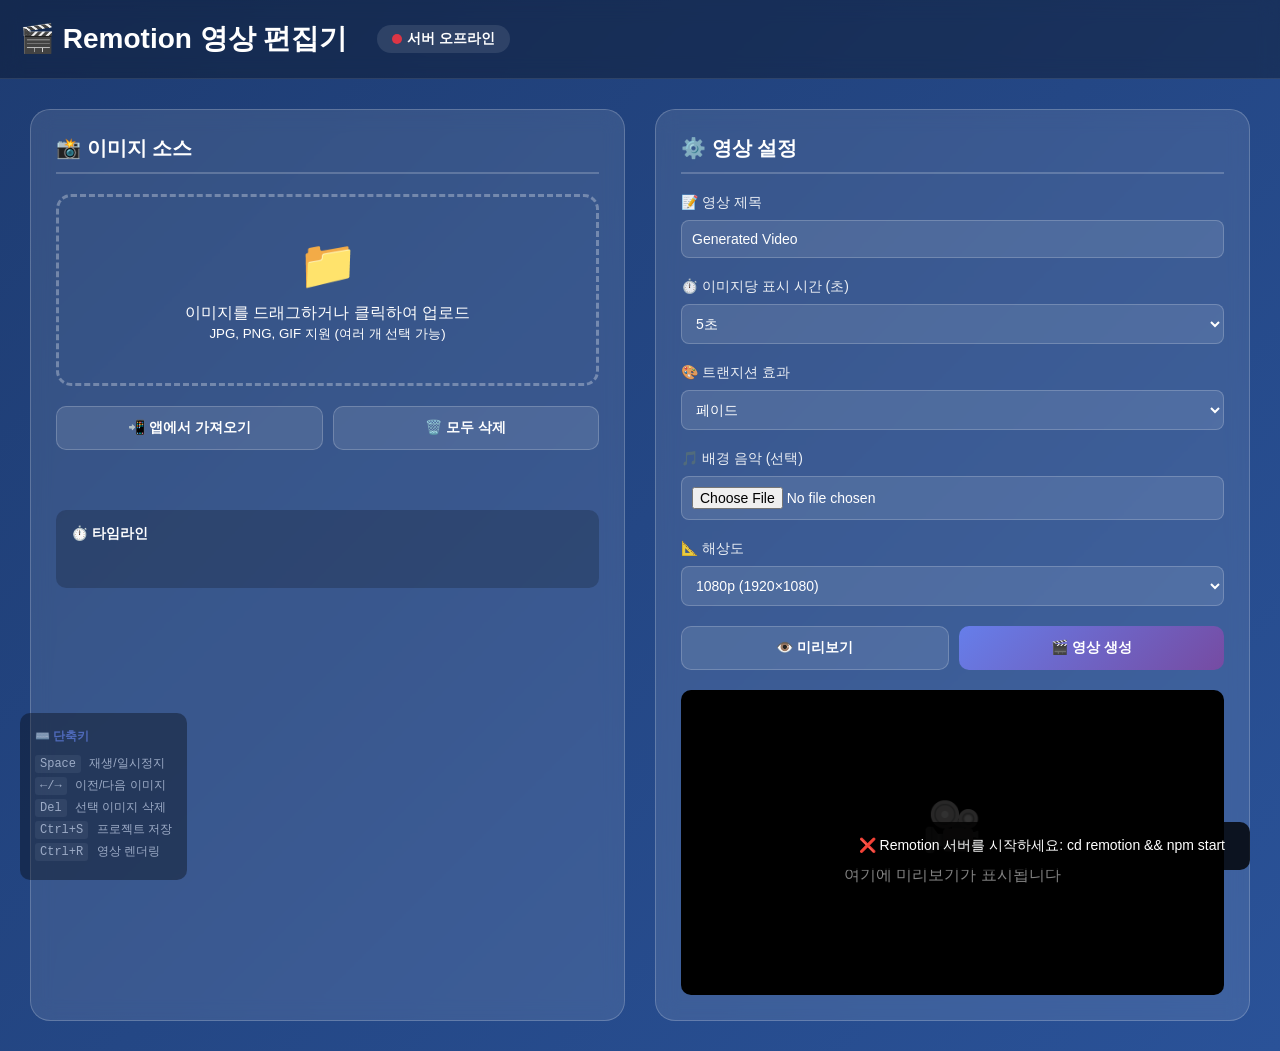
==== remotion-editor.html @ 28ed4d77 "Add Remotion video editor with new UI - 새 창에서 열리는 전용 영상 편집기 인터페이스 - 드래그 앤 드롭 이미지 업로드 지원 - 타임라인 및 미리보" ====
<!DOCTYPE html>
<html lang="ko">
<head>
    <meta charset="UTF-8">
    <meta name="viewport" content="width=device-width, initial-scale=1.0">
    <title>🎬 Remotion 영상 편집기</title>
    <style>
        * { margin: 0; padding: 0; box-sizing: border-box; }
        
        body {
            font-family: -apple-system, BlinkMacSystemFont, 'Segoe UI', Roboto, 'Noto Sans KR', sans-serif;
            background: linear-gradient(135deg, #1e3c72 0%, #2a5298 100%);
            min-height: 100vh;
            color: #fff;
        }
        
        .header {
            background: rgba(0,0,0,0.3);
            backdrop-filter: blur(10px);
            padding: 20px;
            border-bottom: 1px solid rgba(255,255,255,0.1);
        }
        
        .header h1 {
            font-size: 28px;
            font-weight: 700;
            display: flex;
            align-items: center;
            gap: 10px;
        }
        
        .server-status {
            display: inline-flex;
            align-items: center;
            gap: 5px;
            padding: 5px 15px;
            background: rgba(255,255,255,0.1);
            border-radius: 20px;
            font-size: 14px;
            margin-left: 20px;
        }
        
        .status-dot {
            width: 10px;
            height: 10px;
            border-radius: 50%;
            background: #dc3545;
            animation: pulse 2s infinite;
        }
        
        .status-dot.online {
            background: #28a745;
        }
        
        @keyframes pulse {
            0%, 100% { opacity: 1; }
            50% { opacity: 0.5; }
        }
        
        .container {
            max-width: 1400px;
            margin: 0 auto;
            padding: 30px;
            display: grid;
            grid-template-columns: 1fr 1fr;
            gap: 30px;
        }
        
        .panel {
            background: rgba(255,255,255,0.1);
            backdrop-filter: blur(10px);
            border-radius: 20px;
            padding: 25px;
            border: 1px solid rgba(255,255,255,0.2);
        }
        
        .panel h2 {
            font-size: 20px;
            margin-bottom: 20px;
            padding-bottom: 10px;
            border-bottom: 2px solid rgba(255,255,255,0.2);
        }
        
        .upload-area {
            border: 3px dashed rgba(255,255,255,0.3);
            border-radius: 15px;
            padding: 40px;
            text-align: center;
            cursor: pointer;
            transition: all 0.3s ease;
            position: relative;
            overflow: hidden;
        }
        
        .upload-area:hover {
            border-color: rgba(255,255,255,0.5);
            background: rgba(255,255,255,0.05);
        }
        
        .upload-area.dragover {
            border-color: #4CAF50;
            background: rgba(76,175,80,0.1);
        }
        
        .upload-area input[type="file"] {
            display: none;
        }
        
        .upload-icon {
            font-size: 48px;
            margin-bottom: 10px;
        }
        
        .image-grid {
            display: grid;
            grid-template-columns: repeat(auto-fill, minmax(150px, 1fr));
            gap: 15px;
            margin-top: 20px;
            max-height: 400px;
            overflow-y: auto;
            padding: 10px;
        }
        
        .image-item {
            position: relative;
            border-radius: 10px;
            overflow: hidden;
            background: rgba(0,0,0,0.3);
            aspect-ratio: 16/9;
            cursor: move;
        }
        
        .image-item img {
            width: 100%;
            height: 100%;
            object-fit: cover;
        }
        
        .image-item .controls {
            position: absolute;
            top: 5px;
            right: 5px;
            display: flex;
            gap: 5px;
            opacity: 0;
            transition: opacity 0.3s;
        }
        
        .image-item:hover .controls {
            opacity: 1;
        }
        
        .image-item button {
            width: 30px;
            height: 30px;
            border-radius: 50%;
            border: none;
            background: rgba(0,0,0,0.7);
            color: white;
            cursor: pointer;
            display: flex;
            align-items: center;
            justify-content: center;
            font-size: 14px;
        }
        
        .image-item button:hover {
            background: rgba(0,0,0,0.9);
        }
        
        .image-item .duration {
            position: absolute;
            bottom: 5px;
            left: 5px;
            background: rgba(0,0,0,0.7);
            padding: 3px 8px;
            border-radius: 5px;
            font-size: 12px;
        }
        
        .image-item .caption {
            position: absolute;
            bottom: 0;
            left: 0;
            right: 0;
            background: linear-gradient(to top, rgba(0,0,0,0.8), transparent);
            padding: 10px 5px 5px;
            font-size: 11px;
            color: white;
        }
        
        .settings-group {
            margin-bottom: 20px;
        }
        
        .settings-group label {
            display: block;
            margin-bottom: 8px;
            font-size: 14px;
            color: rgba(255,255,255,0.9);
        }
        
        .settings-group input,
        .settings-group select,
        .settings-group textarea {
            width: 100%;
            padding: 10px;
            border-radius: 8px;
            border: 1px solid rgba(255,255,255,0.2);
            background: rgba(255,255,255,0.1);
            color: white;
            font-size: 14px;
        }
        
        .settings-group input::placeholder,
        .settings-group textarea::placeholder {
            color: rgba(255,255,255,0.5);
        }
        
        .btn-group {
            display: flex;
            gap: 10px;
            margin-top: 20px;
        }
        
        .btn {
            flex: 1;
            padding: 12px 20px;
            border-radius: 10px;
            border: none;
            font-weight: 600;
            font-size: 14px;
            cursor: pointer;
            transition: all 0.3s ease;
            display: flex;
            align-items: center;
            justify-content: center;
            gap: 8px;
        }
        
        .btn-primary {
            background: linear-gradient(135deg, #667eea 0%, #764ba2 100%);
            color: white;
        }
        
        .btn-primary:hover {
            transform: translateY(-2px);
            box-shadow: 0 10px 30px rgba(102,126,234,0.4);
        }
        
        .btn-secondary {
            background: rgba(255,255,255,0.1);
            color: white;
            border: 1px solid rgba(255,255,255,0.2);
        }
        
        .btn-secondary:hover {
            background: rgba(255,255,255,0.2);
        }
        
        .preview-player {
            width: 100%;
            aspect-ratio: 16/9;
            background: #000;
            border-radius: 10px;
            display: flex;
            align-items: center;
            justify-content: center;
            margin-top: 20px;
            position: relative;
            overflow: hidden;
        }
        
        .preview-player video {
            width: 100%;
            height: 100%;
            object-fit: contain;
        }
        
        .preview-placeholder {
            text-align: center;
            color: rgba(255,255,255,0.5);
        }
        
        .progress-bar {
            position: fixed;
            top: 0;
            left: 0;
            right: 0;
            height: 4px;
            background: rgba(0,0,0,0.2);
            display: none;
        }
        
        .progress-bar.active {
            display: block;
        }
        
        .progress-fill {
            height: 100%;
            background: linear-gradient(90deg, #667eea, #764ba2);
            width: 0;
            transition: width 0.3s ease;
        }
        
        .toast {
            position: fixed;
            bottom: 30px;
            right: 30px;
            padding: 15px 25px;
            background: rgba(0,0,0,0.8);
            border-radius: 10px;
            color: white;
            font-size: 14px;
            display: none;
            animation: slideIn 0.3s ease;
        }
        
        .toast.show {
            display: block;
        }
        
        @keyframes slideIn {
            from {
                transform: translateX(100%);
                opacity: 0;
            }
            to {
                transform: translateX(0);
                opacity: 1;
            }
        }
        
        .timeline {
            margin-top: 20px;
            padding: 15px;
            background: rgba(0,0,0,0.2);
            border-radius: 10px;
        }
        
        .timeline-track {
            display: flex;
            gap: 5px;
            overflow-x: auto;
            padding: 10px 0;
        }
        
        .timeline-item {
            flex-shrink: 0;
            width: 100px;
            height: 60px;
            border-radius: 5px;
            background: rgba(255,255,255,0.1);
            border: 2px solid transparent;
            cursor: pointer;
            position: relative;
            overflow: hidden;
        }
        
        .timeline-item.active {
            border-color: #667eea;
        }
        
        .timeline-item img {
            width: 100%;
            height: 100%;
            object-fit: cover;
        }
        
        .timeline-item .time {
            position: absolute;
            bottom: 2px;
            right: 2px;
            background: rgba(0,0,0,0.7);
            padding: 2px 5px;
            border-radius: 3px;
            font-size: 10px;
        }

        .modal {
            display: none;
            position: fixed;
            inset: 0;
            background: rgba(0,0,0,0.8);
            z-index: 1000;
            align-items: center;
            justify-content: center;
        }

        .modal.show {
            display: flex;
        }

        .modal-content {
            background: linear-gradient(135deg, #1e3c72, #2a5298);
            border-radius: 20px;
            padding: 30px;
            max-width: 500px;
            width: 90%;
            border: 1px solid rgba(255,255,255,0.2);
        }

        .shortcuts {
            position: fixed;
            bottom: 20px;
            left: 20px;
            background: rgba(0,0,0,0.7);
            padding: 15px;
            border-radius: 10px;
            font-size: 12px;
            opacity: 0.5;
            transition: opacity 0.3s;
        }

        .shortcuts:hover {
            opacity: 1;
        }

        .shortcuts h4 {
            margin-bottom: 10px;
            color: #667eea;
        }

        .shortcuts div {
            margin: 5px 0;
        }

        .shortcuts kbd {
            background: rgba(255,255,255,0.1);
            padding: 2px 5px;
            border-radius: 3px;
            margin-right: 5px;
        }
    </style>
</head>
<body>
    <div class="progress-bar" id="progressBar">
        <div class="progress-fill" id="progressFill"></div>
    </div>

    <div class="header">
        <h1>
            🎬 Remotion 영상 편집기
            <span class="server-status">
                <span class="status-dot" id="statusDot"></span>
                <span id="statusText">연결 확인 중...</span>
            </span>
        </h1>
    </div>

    <div class="container">
        <!-- 왼쪽 패널: 이미지 관리 -->
        <div class="panel">
            <h2>📸 이미지 소스</h2>
            
            <div class="upload-area" id="uploadArea">
                <input type="file" id="fileInput" multiple accept="image/*">
                <div class="upload-icon">📁</div>
                <p>이미지를 드래그하거나 클릭하여 업로드</p>
                <small>JPG, PNG, GIF 지원 (여러 개 선택 가능)</small>
            </div>

            <div class="btn-group">
                <button class="btn btn-secondary" onclick="loadFromApp()">
                    📲 앱에서 가져오기
                </button>
                <button class="btn btn-secondary" onclick="clearImages()">
                    🗑️ 모두 삭제
                </button>
            </div>

            <div class="image-grid" id="imageGrid"></div>

            <div class="timeline">
                <h3 style="font-size: 14px; margin-bottom: 10px;">⏱️ 타임라인</h3>
                <div class="timeline-track" id="timeline"></div>
            </div>
        </div>

        <!-- 오른쪽 패널: 설정 및 프리뷰 -->
        <div class="panel">
            <h2>⚙️ 영상 설정</h2>
            
            <div class="settings-group">
                <label>📝 영상 제목</label>
                <input type="text" id="videoTitle" placeholder="My Awesome Video" value="Generated Video">
            </div>

            <div class="settings-group">
                <label>⏱️ 이미지당 표시 시간 (초)</label>
                <select id="imageDuration">
                    <option value="3">3초</option>
                    <option value="5" selected>5초</option>
                    <option value="7">7초</option>
                    <option value="10">10초</option>
                </select>
            </div>

            <div class="settings-group">
                <label>🎨 트랜지션 효과</label>
                <select id="transitionType">
                    <option value="fade">페이드</option>
                    <option value="slide">슬라이드</option>
                    <option value="zoom">줌</option>
                    <option value="none">없음</option>
                </select>
            </div>

            <div class="settings-group">
                <label>🎵 배경 음악 (선택)</label>
                <input type="file" id="bgMusic" accept="audio/*">
            </div>

            <div class="settings-group">
                <label>📐 해상도</label>
                <select id="resolution">
                    <option value="1920x1080">1080p (1920×1080)</option>
                    <option value="1280x720">720p (1280×720)</option>
                    <option value="3840x2160">4K (3840×2160)</option>
                    <option value="1080x1920">세로형 (1080×1920)</option>
                </select>
            </div>

            <div class="btn-group">
                <button class="btn btn-secondary" onclick="previewVideo()">
                    👁️ 미리보기
                </button>
                <button class="btn btn-primary" onclick="renderVideo()">
                    🎬 영상 생성
                </button>
            </div>

            <div class="preview-player" id="previewPlayer">
                <div class="preview-placeholder">
                    <div style="font-size: 48px; margin-bottom: 10px;">🎥</div>
                    <p>여기에 미리보기가 표시됩니다</p>
                </div>
            </div>
        </div>
    </div>

    <!-- 단축키 안내 -->
    <div class="shortcuts">
        <h4>⌨️ 단축키</h4>
        <div><kbd>Space</kbd> 재생/일시정지</div>
        <div><kbd>←/→</kbd> 이전/다음 이미지</div>
        <div><kbd>Del</kbd> 선택 이미지 삭제</div>
        <div><kbd>Ctrl+S</kbd> 프로젝트 저장</div>
        <div><kbd>Ctrl+R</kbd> 영상 렌더링</div>
    </div>

    <!-- 알림 토스트 -->
    <div class="toast" id="toast"></div>

    <!-- 설정 모달 -->
    <div class="modal" id="captionModal">
        <div class="modal-content">
            <h3 style="margin-bottom: 20px;">✏️ 자막 편집</h3>
            <textarea id="modalCaption" rows="4" style="width: 100%; background: rgba(255,255,255,0.1); border: 1px solid rgba(255,255,255,0.2); color: white; padding: 10px; border-radius: 8px;" placeholder="이 장면의 자막을 입력하세요..."></textarea>
            <div class="btn-group" style="margin-top: 20px;">
                <button class="btn btn-secondary" onclick="closeCaptionModal()">취소</button>
                <button class="btn btn-primary" onclick="saveCaptionModal()">저장</button>
            </div>
        </div>
    </div>

    <script>
        // 전역 변수
        let images = [];
        let selectedIndex = -1;
        let serverOnline = false;

        // 서버 상태 확인
        async function checkServer() {
            try {
                const response = await fetch('http://localhost:8766/health');
                const data = await response.json();
                if (data.ok) {
                    serverOnline = true;
                    document.getElementById('statusDot').classList.add('online');
                    document.getElementById('statusText').textContent = '서버 연결됨';
                } else {
                    throw new Error('Server not ready');
                }
            } catch (error) {
                serverOnline = false;
                document.getElementById('statusDot').classList.remove('online');
                document.getElementById('statusText').textContent = '서버 오프라인';
                showToast('❌ Remotion 서버를 시작하세요: cd remotion && npm start', 5000);
            }
        }

        // 파일 업로드 처리
        const uploadArea = document.getElementById('uploadArea');
        const fileInput = document.getElementById('fileInput');

        uploadArea.addEventListener('click', () => fileInput.click());
        
        uploadArea.addEventListener('dragover', (e) => {
            e.preventDefault();
            uploadArea.classList.add('dragover');
        });
        
        uploadArea.addEventListener('dragleave', () => {
            uploadArea.classList.remove('dragover');
        });
        
        uploadArea.addEventListener('drop', (e) => {
            e.preventDefault();
            uploadArea.classList.remove('dragover');
            handleFiles(e.dataTransfer.files);
        });
        
        fileInput.addEventListener('change', (e) => {
            handleFiles(e.target.files);
        });

        function handleFiles(files) {
            Array.from(files).forEach(file => {
                if (!file.type.startsWith('image/')) return;
                
                const reader = new FileReader();
                reader.onload = (e) => {
                    images.push({
                        src: e.target.result,
                        caption: '',
                        duration: parseInt(document.getElementById('imageDuration').value),
                        filename: file.name
                    });
                    updateImageGrid();
                    updateTimeline();
                    showToast(`✅ ${file.name} 추가됨`);
                };
                reader.readAsDataURL(file);
            });
        }

        // 이미지 그리드 업데이트
        function updateImageGrid() {
            const grid = document.getElementById('imageGrid');
            grid.innerHTML = '';
            
            images.forEach((img, index) => {
                const item = document.createElement('div');
                item.className = 'image-item';
                item.innerHTML = `
                    <img src="${img.src}" alt="">
                    <div class="controls">
                        <button onclick="editCaption(${index})" title="자막 편집">✏️</button>
                        <button onclick="removeImage(${index})" title="삭제">❌</button>
                    </div>
                    <div class="duration">${img.duration}초</div>
                    ${img.caption ? `<div class="caption">${img.caption}</div>` : ''}
                `;
                item.addEventListener('click', () => selectImage(index));
                grid.appendChild(item);
            });
        }

        // 타임라인 업데이트
        function updateTimeline() {
            const timeline = document.getElementById('timeline');
            timeline.innerHTML = '';
            
            let totalTime = 0;
            images.forEach((img, index) => {
                const item = document.createElement('div');
                item.className = 'timeline-item';
                item.innerHTML = `
                    <img src="${img.src}" alt="">
                    <div class="time">${totalTime}s</div>
                `;
                item.addEventListener('click', () => selectImage(index));
                timeline.appendChild(item);
                totalTime += img.duration;
            });
        }

        // 이미지 선택
        function selectImage(index) {
            selectedIndex = index;
            document.querySelectorAll('.timeline-item').forEach((item, i) => {
                item.classList.toggle('active', i === index);
            });
        }

        // 이미지 제거
        function removeImage(index) {
            images.splice(index, 1);
            updateImageGrid();
            updateTimeline();
            showToast('🗑️ 이미지 삭제됨');
        }

        // 모든 이미지 삭제
        function clearImages() {
            if (!confirm('모든 이미지를 삭제하시겠습니까?')) return;
            images = [];
            updateImageGrid();
            updateTimeline();
            showToast('🗑️ 모든 이미지 삭제됨');
        }

        // 앱에서 이미지 가져오기
        async function loadFromApp() {
            try {
                // 부모 창에서 이미지 가져오기
                if (window.opener) {
                    const appImages = window.opener.document.querySelectorAll('img[src^="data:"]');
                    if (appImages.length === 0) {
                        showToast('⚠️ 앱에서 이미지를 찾을 수 없습니다');
                        return;
                    }
                    
                    appImages.forEach((img, index) => {
                        images.push({
                            src: img.src,
                            caption: `장면 ${index + 1}`,
                            duration: 5
                        });
                    });
                    
                    updateImageGrid();
                    updateTimeline();
                    showToast(`✅ ${appImages.length}개 이미지를 가져왔습니다`);
                } else {
                    showToast('⚠️ 앱 창을 찾을 수 없습니다. 앱에서 이 페이지를 열어주세요.');
                }
            } catch (error) {
                showToast('❌ 이미지 가져오기 실패: ' + error.message);
            }
        }

        // 자막 편집
        let editingIndex = -1;
        
        function editCaption(index) {
            editingIndex = index;
            document.getElementById('modalCaption').value = images[index].caption || '';
            document.getElementById('captionModal').classList.add('show');
        }

        function closeCaptionModal() {
            document.getElementById('captionModal').classList.remove('show');
            editingIndex = -1;
        }

        function saveCaptionModal() {
            if (editingIndex >= 0) {
                images[editingIndex].caption = document.getElementById('modalCaption').value;
                updateImageGrid();
                showToast('✅ 자막 저장됨');
            }
            closeCaptionModal();
        }

        // 미리보기
        async function previewVideo() {
            if (images.length === 0) {
                showToast('⚠️ 이미지를 먼저 추가하세요');
                return;
            }
            
            const player = document.getElementById('previewPlayer');
            player.innerHTML = '<div class="preview-placeholder"><div style="font-size: 48px;">⏳</div><p>미리보기 생성 중...</p></div>';
            
            // 간단한 슬라이드쇼로 미리보기
            let currentIndex = 0;
            const duration = parseInt(document.getElementById('imageDuration').value) * 1000;
            
            function showNext() {
                if (currentIndex >= images.length) {
                    currentIndex = 0;
                }
                
                player.innerHTML = `
                    <img src="${images[currentIndex].src}" style="width: 100%; height: 100%; object-fit: contain;">
                    <div style="position: absolute; bottom: 20px; left: 50%; transform: translateX(-50%); background: rgba(0,0,0,0.7); padding: 10px 20px; border-radius: 10px;">
                        ${images[currentIndex].caption || `장면 ${currentIndex + 1}`}
                    </div>
                    <div style="position: absolute; top: 20px; right: 20px; background: rgba(0,0,0,0.7); padding: 5px 10px; border-radius: 5px; font-size: 12px;">
                        ${currentIndex + 1} / ${images.length}
                    </div>
                `;
                
                currentIndex++;
                if (currentIndex < images.length) {
                    setTimeout(showNext, duration);
                }
            }
            
            showNext();
            showToast('▶️ 미리보기 시작');
        }

        // 영상 렌더링
        async function renderVideo() {
            if (!serverOnline) {
                showToast('❌ Remotion 서버를 먼저 시작하세요');
                return;
            }
            
            if (images.length === 0) {
                showToast('⚠️ 이미지를 먼저 추가하세요');
                return;
            }
            
            const title = document.getElementById('videoTitle').value || 'Generated Video';
            const resolution = document.getElementById('resolution').value.split('x');
            
            showProgress(0);
            showToast('🎬 영상 생성 시작...');
            
            try {
                const response = await fetch('http://localhost:8766/render-slideshow', {
                    method: 'POST',
                    headers: { 'Content-Type': 'application/json' },
                    body: JSON.stringify({
                        images: images,
                        title: title,
                        transitionDuration: 15,
                        width: parseInt(resolution[0]),
                        height: parseInt(resolution[1]),
                        fps: 30
                    })
                });
                
                // 진행 상황 시뮬레이션
                let progress = 0;
                const progressInterval = setInterval(() => {
                    progress += 5;
                    showProgress(Math.min(progress, 90));
                }, 500);
                
                if (response.ok) {
                    const blob = await response.blob();
                    clearInterval(progressInterval);
                    showProgress(100);
                    
                    // 다운로드
                    const url = URL.createObjectURL(blob);
                    const a = document.createElement('a');
                    a.href = url;
                    a.download = `${title.replace(/[^a-z0-9]/gi, '_')}.mp4`;
                    a.click();
                    
                    showToast('✅ 영상이 성공적으로 생성되었습니다!');
                    hideProgress();
                    
                    // 프리뷰에 표시
                    const player = document.getElementById('previewPlayer');
                    player.innerHTML = `<video src="${url}" controls autoplay style="width: 100%; height: 100%;"></video>`;
                } else {
                    throw new Error('렌더링 실패');
                }
            } catch (error) {
                showToast('❌ 영상 생성 실패: ' + error.message);
                hideProgress();
            }
        }

        // 진행 상황 표시
        function showProgress(percent) {
            const bar = document.getElementById('progressBar');
            const fill = document.getElementById('progressFill');
            bar.classList.add('active');
            fill.style.width = percent + '%';
        }

        function hideProgress() {
            setTimeout(() => {
                document.getElementById('progressBar').classList.remove('active');
                document.getElementById('progressFill').style.width = '0';
            }, 1000);
        }

        // 토스트 메시지
        function showToast(message, duration = 3000) {
            const toast = document.getElementById('toast');
            toast.textContent = message;
            toast.classList.add('show');
            setTimeout(() => toast.classList.remove('show'), duration);
        }

        // 단축키 처리
        document.addEventListener('keydown', (e) => {
            if (e.key === ' ') {
                e.preventDefault();
                previewVideo();
            } else if (e.key === 'Delete' && selectedIndex >= 0) {
                removeImage(selectedIndex);
            } else if (e.ctrlKey && e.key === 'r') {
                e.preventDefault();
                renderVideo();
            } else if (e.ctrlKey && e.key === 's') {
                e.preventDefault();
                saveProject();
            } else if (e.key === 'ArrowLeft' && selectedIndex > 0) {
                selectImage(selectedIndex - 1);
            } else if (e.key === 'ArrowRight' && selectedIndex < images.length - 1) {
                selectImage(selectedIndex + 1);
            }
        });

        // 프로젝트 저장
        function saveProject() {
            const project = {
                images: images,
                settings: {
                    title: document.getElementById('videoTitle').value,
                    duration: document.getElementById('imageDuration').value,
                    transition: document.getElementById('transitionType').value,
                    resolution: document.getElementById('resolution').value
                }
            };
            
            const blob = new Blob([JSON.stringify(project, null, 2)], { type: 'application/json' });
            const url = URL.createObjectURL(blob);
            const a = document.createElement('a');
            a.href = url;
            a.download = 'remotion_project.json';
            a.click();
            
            showToast('💾 프로젝트 저장됨');
        }

        // 초기화
        checkServer();
        setInterval(checkServer, 5000);

        // 부모 창과 통신
        if (window.opener) {
            window.opener.postMessage({ type: 'EDITOR_READY' }, '*');
        }

        // 메시지 수신
        window.addEventListener('message', (e) => {
            if (e.data.type === 'ADD_IMAGES' && e.data.images) {
                e.data.images.forEach(img => {
                    images.push({
                        src: img.src || img,
                        caption: img.caption || '',
                        duration: img.duration || 5
                    });
                });
                updateImageGrid();
                updateTimeline();
                showToast(`✅ ${e.data.images.length}개 이미지 추가됨`);
            }
        });
    </script>
</body>
</html>
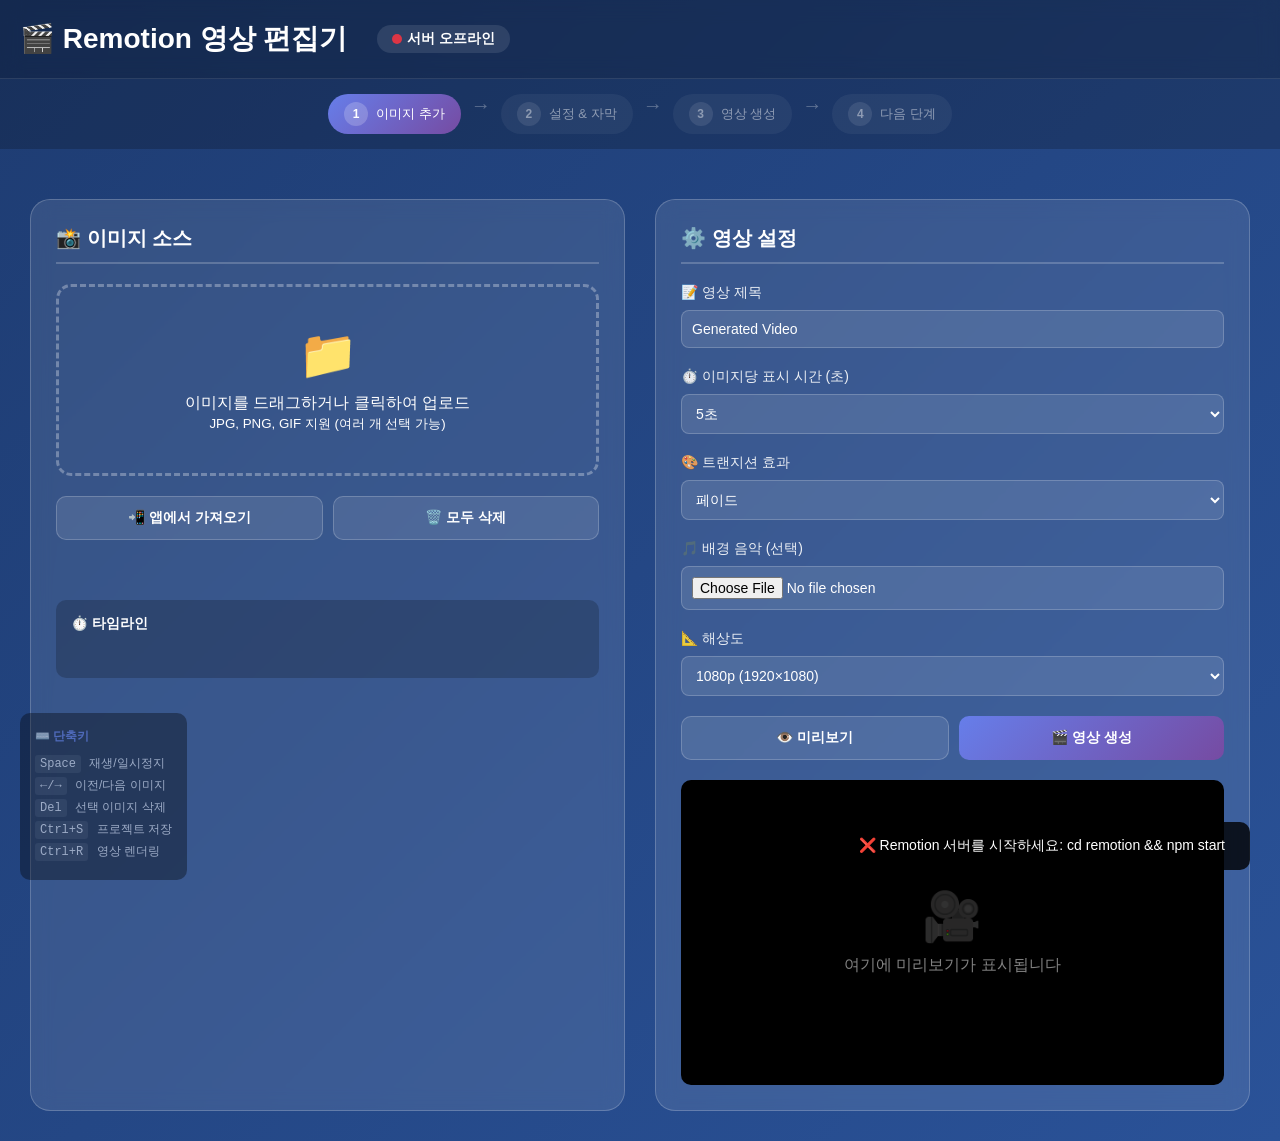
==== commit 801e0a92: "Update CLAUDE.md docs and enhance remotion-editor - Add missing API endpoints (stability-image, poll" ====
--- a/remotion-editor.html
+++ b/remotion-editor.html
@@ -431,6 +431,155 @@
             border-radius: 3px;
             margin-right: 5px;
         }
+
+        /* 워크플로우 스텝 */
+        .workflow-steps {
+            display: flex;
+            justify-content: center;
+            gap: 10px;
+            padding: 15px;
+            background: rgba(0,0,0,0.2);
+            margin-bottom: 20px;
+        }
+
+        .workflow-step {
+            display: flex;
+            align-items: center;
+            gap: 8px;
+            padding: 8px 16px;
+            background: rgba(255,255,255,0.1);
+            border-radius: 20px;
+            font-size: 13px;
+            opacity: 0.5;
+            transition: all 0.3s;
+        }
+
+        .workflow-step.active {
+            opacity: 1;
+            background: linear-gradient(135deg, #667eea 0%, #764ba2 100%);
+        }
+
+        .workflow-step.completed {
+            opacity: 1;
+            background: rgba(40, 167, 69, 0.8);
+        }
+
+        .workflow-step .step-num {
+            width: 24px;
+            height: 24px;
+            border-radius: 50%;
+            background: rgba(255,255,255,0.2);
+            display: flex;
+            align-items: center;
+            justify-content: center;
+            font-weight: bold;
+            font-size: 12px;
+        }
+
+        .workflow-step.completed .step-num::after {
+            content: '✓';
+        }
+
+        .workflow-step.completed .step-num span {
+            display: none;
+        }
+
+        .step-arrow {
+            color: rgba(255,255,255,0.3);
+            font-size: 20px;
+        }
+
+        /* 다음 단계 패널 */
+        .next-steps-panel {
+            display: none;
+            position: fixed;
+            bottom: 0;
+            left: 0;
+            right: 0;
+            background: linear-gradient(to top, rgba(0,0,0,0.95), rgba(0,0,0,0.8));
+            padding: 25px;
+            border-top: 2px solid #667eea;
+            animation: slideUp 0.3s ease;
+            z-index: 100;
+        }
+
+        .next-steps-panel.show {
+            display: block;
+        }
+
+        @keyframes slideUp {
+            from { transform: translateY(100%); }
+            to { transform: translateY(0); }
+        }
+
+        .next-steps-content {
+            max-width: 1200px;
+            margin: 0 auto;
+        }
+
+        .next-steps-header {
+            display: flex;
+            justify-content: space-between;
+            align-items: center;
+            margin-bottom: 20px;
+        }
+
+        .next-steps-header h3 {
+            font-size: 20px;
+            color: #667eea;
+        }
+
+        .next-steps-grid {
+            display: grid;
+            grid-template-columns: repeat(auto-fit, minmax(200px, 1fr));
+            gap: 15px;
+        }
+
+        .next-step-btn {
+            padding: 20px;
+            background: rgba(255,255,255,0.1);
+            border: 1px solid rgba(255,255,255,0.2);
+            border-radius: 15px;
+            cursor: pointer;
+            transition: all 0.3s;
+            text-align: center;
+            color: white;
+        }
+
+        .next-step-btn:hover {
+            background: rgba(255,255,255,0.2);
+            transform: translateY(-3px);
+            box-shadow: 0 10px 30px rgba(0,0,0,0.3);
+        }
+
+        .next-step-btn .icon {
+            font-size: 36px;
+            margin-bottom: 10px;
+        }
+
+        .next-step-btn .title {
+            font-weight: 600;
+            font-size: 15px;
+            margin-bottom: 5px;
+        }
+
+        .next-step-btn .desc {
+            font-size: 12px;
+            color: rgba(255,255,255,0.6);
+        }
+
+        .close-panel-btn {
+            background: none;
+            border: none;
+            color: white;
+            font-size: 24px;
+            cursor: pointer;
+            opacity: 0.7;
+        }
+
+        .close-panel-btn:hover {
+            opacity: 1;
+        }
     </style>
 </head>
 <body>
@@ -446,6 +595,29 @@
                 <span id="statusText">연결 확인 중...</span>
             </span>
         </h1>
+    </div>
+
+    <!-- 워크플로우 스텝 표시 -->
+    <div class="workflow-steps">
+        <div class="workflow-step active" id="step1">
+            <span class="step-num"><span>1</span></span>
+            <span>이미지 추가</span>
+        </div>
+        <span class="step-arrow">→</span>
+        <div class="workflow-step" id="step2">
+            <span class="step-num"><span>2</span></span>
+            <span>설정 & 자막</span>
+        </div>
+        <span class="step-arrow">→</span>
+        <div class="workflow-step" id="step3">
+            <span class="step-num"><span>3</span></span>
+            <span>영상 생성</span>
+        </div>
+        <span class="step-arrow">→</span>
+        <div class="workflow-step" id="step4">
+            <span class="step-num"><span>4</span></span>
+            <span>다음 단계</span>
+        </div>
     </div>
 
     <div class="container">
@@ -552,6 +724,48 @@
     <!-- 알림 토스트 -->
     <div class="toast" id="toast"></div>
 
+    <!-- 다음 단계 패널 -->
+    <div class="next-steps-panel" id="nextStepsPanel">
+        <div class="next-steps-content">
+            <div class="next-steps-header">
+                <h3>🎉 영상 생성 완료! 다음 단계를 선택하세요</h3>
+                <button class="close-panel-btn" onclick="closeNextSteps()">✕</button>
+            </div>
+            <div class="next-steps-grid">
+                <div class="next-step-btn" onclick="uploadToYouTube()">
+                    <div class="icon">📺</div>
+                    <div class="title">YouTube 업로드</div>
+                    <div class="desc">YouTube Studio에서 영상 업로드</div>
+                </div>
+                <div class="next-step-btn" onclick="addMoreImages()">
+                    <div class="icon">➕</div>
+                    <div class="title">이미지 추가</div>
+                    <div class="desc">더 많은 이미지로 영상 확장</div>
+                </div>
+                <div class="next-step-btn" onclick="createNewVideo()">
+                    <div class="icon">🔄</div>
+                    <div class="title">새 영상 만들기</div>
+                    <div class="desc">처음부터 다시 시작</div>
+                </div>
+                <div class="next-step-btn" onclick="openInEditor()">
+                    <div class="icon">✂️</div>
+                    <div class="title">외부 편집기</div>
+                    <div class="desc">Premiere, Final Cut 등에서 편집</div>
+                </div>
+                <div class="next-step-btn" onclick="downloadAgain()">
+                    <div class="icon">💾</div>
+                    <div class="title">다시 다운로드</div>
+                    <div class="desc">생성된 영상 다시 받기</div>
+                </div>
+                <div class="next-step-btn" onclick="backToApp()">
+                    <div class="icon">🏠</div>
+                    <div class="title">앱으로 돌아가기</div>
+                    <div class="desc">메인 앱에서 계속 작업</div>
+                </div>
+            </div>
+        </div>
+    </div>
+
     <!-- 설정 모달 -->
     <div class="modal" id="captionModal">
         <div class="modal-content">
@@ -569,6 +783,22 @@
         let images = [];
         let selectedIndex = -1;
         let serverOnline = false;
+        let lastRenderedVideoUrl = null;
+        let currentStep = 1;
+
+        // 워크플로우 스텝 업데이트
+        function updateWorkflowStep(step) {
+            currentStep = step;
+            for (let i = 1; i <= 4; i++) {
+                const stepEl = document.getElementById('step' + i);
+                stepEl.classList.remove('active', 'completed');
+                if (i < step) {
+                    stepEl.classList.add('completed');
+                } else if (i === step) {
+                    stepEl.classList.add('active');
+                }
+            }
+        }
 
         // 서버 상태 확인
         async function checkServer() {
@@ -618,7 +848,7 @@
         function handleFiles(files) {
             Array.from(files).forEach(file => {
                 if (!file.type.startsWith('image/')) return;
-                
+
                 const reader = new FileReader();
                 reader.onload = (e) => {
                     images.push({
@@ -630,6 +860,11 @@
                     updateImageGrid();
                     updateTimeline();
                     showToast(`✅ ${file.name} 추가됨`);
+
+                    // 이미지 추가되면 스텝 2로
+                    if (images.length > 0 && currentStep < 2) {
+                        updateWorkflowStep(2);
+                    }
                 };
                 reader.readAsDataURL(file);
             });
@@ -722,6 +957,7 @@
                     
                     updateImageGrid();
                     updateTimeline();
+                    updateWorkflowStep(2);
                     showToast(`✅ ${appImages.length}개 이미지를 가져왔습니다`);
                 } else {
                     showToast('⚠️ 앱 창을 찾을 수 없습니다. 앱에서 이 페이지를 열어주세요.');
@@ -797,6 +1033,8 @@
         async function renderVideo() {
             if (!serverOnline) {
                 showToast('❌ Remotion 서버를 먼저 시작하세요');
+                // 서버 시작 명령어 표시
+                alert('Remotion 서버 시작 방법:\n\n1. 새 터미널 열기\n2. cd remotion\n3. npm start');
                 return;
             }
             
@@ -807,18 +1045,27 @@
             
             const title = document.getElementById('videoTitle').value || 'Generated Video';
             const resolution = document.getElementById('resolution').value.split('x');
-            
+            const duration = parseInt(document.getElementById('imageDuration').value);
+
+            updateWorkflowStep(3);
             showProgress(0);
             showToast('🎬 영상 생성 시작...');
             
             try {
-                const response = await fetch('http://localhost:8766/render-slideshow', {
+                console.log('영상 생성 요청:', {
+                    imageCount: images.length,
+                    firstImage: images[0]?.src?.substring(0, 50) + '...',
+                    title: title
+                });
+                
+                // 간단한 렌더링 (첫 번째 이미지만 사용)
+                const response = await fetch('http://localhost:8766/render-image', {
                     method: 'POST',
                     headers: { 'Content-Type': 'application/json' },
                     body: JSON.stringify({
-                        images: images,
-                        title: title,
-                        transitionDuration: 15,
+                        imageSrc: images[0].src,
+                        subtitle: images[0].caption || title,
+                        duration: duration,
                         width: parseInt(resolution[0]),
                         height: parseInt(resolution[1]),
                         fps: 30
@@ -828,34 +1075,49 @@
                 // 진행 상황 시뮬레이션
                 let progress = 0;
                 const progressInterval = setInterval(() => {
-                    progress += 5;
+                    progress += 10;
                     showProgress(Math.min(progress, 90));
-                }, 500);
+                }, 300);
                 
                 if (response.ok) {
                     const blob = await response.blob();
                     clearInterval(progressInterval);
                     showProgress(100);
-                    
+
                     // 다운로드
                     const url = URL.createObjectURL(blob);
+                    lastRenderedVideoUrl = url;
                     const a = document.createElement('a');
                     a.href = url;
                     a.download = `${title.replace(/[^a-z0-9]/gi, '_')}.mp4`;
+                    document.body.appendChild(a);
                     a.click();
-                    
+                    document.body.removeChild(a);
+
                     showToast('✅ 영상이 성공적으로 생성되었습니다!');
                     hideProgress();
-                    
+
                     // 프리뷰에 표시
                     const player = document.getElementById('previewPlayer');
                     player.innerHTML = `<video src="${url}" controls autoplay style="width: 100%; height: 100%;"></video>`;
+
+                    // 워크플로우 완료 → 다음 단계 표시
+                    updateWorkflowStep(4);
+                    setTimeout(() => showNextSteps(), 1000);
                 } else {
-                    throw new Error('렌더링 실패');
+                    const errorData = await response.json();
+                    throw new Error(errorData.error || '렌더링 실패');
                 }
             } catch (error) {
-                showToast('❌ 영상 생성 실패: ' + error.message);
+                clearInterval(progressInterval);
+                console.error('영상 생성 오류:', error);
+                showToast('❌ 오류: ' + error.message);
                 hideProgress();
+                
+                // 자세한 오류 정보 표시
+                if (error.message.includes('fetch')) {
+                    alert('서버 연결 실패!\n\nRemotion 서버가 실행 중인지 확인하세요:\ncd remotion && npm start');
+                }
             }
         }
 
@@ -901,6 +1163,75 @@
                 selectImage(selectedIndex + 1);
             }
         });
+
+        // 다음 단계 패널 표시/숨기기
+        function showNextSteps() {
+            document.getElementById('nextStepsPanel').classList.add('show');
+        }
+
+        function closeNextSteps() {
+            document.getElementById('nextStepsPanel').classList.remove('show');
+        }
+
+        // 다음 단계 액션들
+        function uploadToYouTube() {
+            window.open('https://studio.youtube.com/channel/UC/videos/upload', '_blank');
+            showToast('📺 YouTube Studio가 새 탭에서 열렸습니다');
+        }
+
+        function addMoreImages() {
+            closeNextSteps();
+            updateWorkflowStep(1);
+            document.getElementById('fileInput').click();
+        }
+
+        function createNewVideo() {
+            if (confirm('현재 작업을 모두 삭제하고 새로 시작하시겠습니까?')) {
+                images = [];
+                lastRenderedVideoUrl = null;
+                updateImageGrid();
+                updateTimeline();
+                updateWorkflowStep(1);
+                closeNextSteps();
+                document.getElementById('previewPlayer').innerHTML = `
+                    <div class="preview-placeholder">
+                        <div style="font-size: 48px; margin-bottom: 10px;">🎥</div>
+                        <p>여기에 미리보기가 표시됩니다</p>
+                    </div>
+                `;
+                showToast('🔄 새 프로젝트 시작');
+            }
+        }
+
+        function openInEditor() {
+            showToast('💡 다운로드된 MP4 파일을 Premiere Pro, Final Cut Pro, DaVinci Resolve 등에서 열어주세요');
+            closeNextSteps();
+        }
+
+        function downloadAgain() {
+            if (lastRenderedVideoUrl) {
+                const title = document.getElementById('videoTitle').value || 'Generated Video';
+                const a = document.createElement('a');
+                a.href = lastRenderedVideoUrl;
+                a.download = `${title.replace(/[^a-z0-9]/gi, '_')}.mp4`;
+                document.body.appendChild(a);
+                a.click();
+                document.body.removeChild(a);
+                showToast('💾 다운로드 시작');
+            } else {
+                showToast('⚠️ 먼저 영상을 생성해주세요');
+            }
+        }
+
+        function backToApp() {
+            if (window.opener) {
+                window.opener.focus();
+                closeNextSteps();
+                showToast('🏠 메인 앱으로 돌아갑니다');
+            } else {
+                window.location.href = '/';
+            }
+        }
 
         // 프로젝트 저장
         function saveProject() {
@@ -945,6 +1276,7 @@
                 });
                 updateImageGrid();
                 updateTimeline();
+                updateWorkflowStep(2);
                 showToast(`✅ ${e.data.images.length}개 이미지 추가됨`);
             }
         });
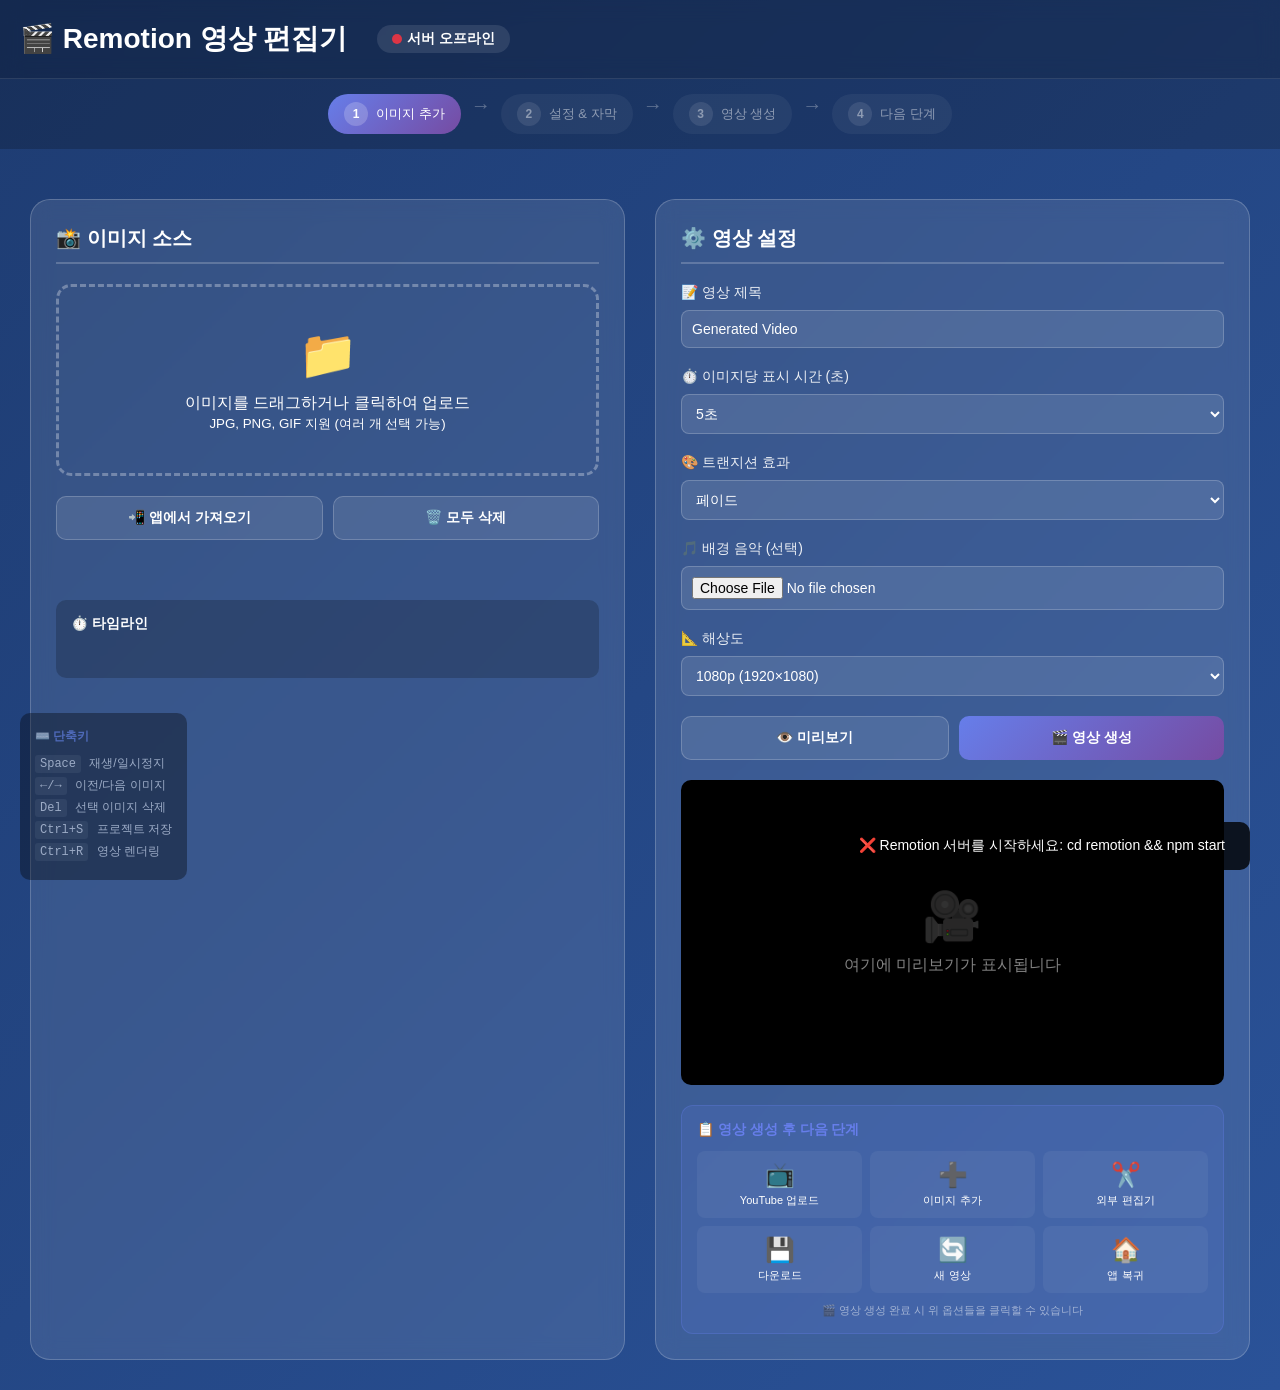
==== commit e79727c7: "Add next steps preview to Remotion editor - Show next steps options before video generation - Displa" ====
--- a/remotion-editor.html
+++ b/remotion-editor.html
@@ -707,6 +707,40 @@
                     <div style="font-size: 48px; margin-bottom: 10px;">🎥</div>
                     <p>여기에 미리보기가 표시됩니다</p>
                 </div>
+            </div>
+
+            <!-- 다음 단계 미리보기 (항상 표시) -->
+            <div style="margin-top: 20px; padding: 15px; background: rgba(102,126,234,0.15); border: 1px solid rgba(102,126,234,0.3); border-radius: 12px;">
+                <h4 style="font-size: 14px; color: #667eea; margin-bottom: 12px;">📋 영상 생성 후 다음 단계</h4>
+                <div style="display: grid; grid-template-columns: repeat(3, 1fr); gap: 8px;">
+                    <div style="text-align: center; padding: 10px; background: rgba(255,255,255,0.05); border-radius: 8px;">
+                        <div style="font-size: 24px;">📺</div>
+                        <div style="font-size: 11px; margin-top: 4px;">YouTube 업로드</div>
+                    </div>
+                    <div style="text-align: center; padding: 10px; background: rgba(255,255,255,0.05); border-radius: 8px;">
+                        <div style="font-size: 24px;">➕</div>
+                        <div style="font-size: 11px; margin-top: 4px;">이미지 추가</div>
+                    </div>
+                    <div style="text-align: center; padding: 10px; background: rgba(255,255,255,0.05); border-radius: 8px;">
+                        <div style="font-size: 24px;">✂️</div>
+                        <div style="font-size: 11px; margin-top: 4px;">외부 편집기</div>
+                    </div>
+                    <div style="text-align: center; padding: 10px; background: rgba(255,255,255,0.05); border-radius: 8px;">
+                        <div style="font-size: 24px;">💾</div>
+                        <div style="font-size: 11px; margin-top: 4px;">다운로드</div>
+                    </div>
+                    <div style="text-align: center; padding: 10px; background: rgba(255,255,255,0.05); border-radius: 8px;">
+                        <div style="font-size: 24px;">🔄</div>
+                        <div style="font-size: 11px; margin-top: 4px;">새 영상</div>
+                    </div>
+                    <div style="text-align: center; padding: 10px; background: rgba(255,255,255,0.05); border-radius: 8px;">
+                        <div style="font-size: 24px;">🏠</div>
+                        <div style="font-size: 11px; margin-top: 4px;">앱 복귀</div>
+                    </div>
+                </div>
+                <p style="font-size: 11px; color: rgba(255,255,255,0.5); margin-top: 10px; text-align: center;">
+                    🎬 영상 생성 완료 시 위 옵션들을 클릭할 수 있습니다
+                </p>
             </div>
         </div>
     </div>
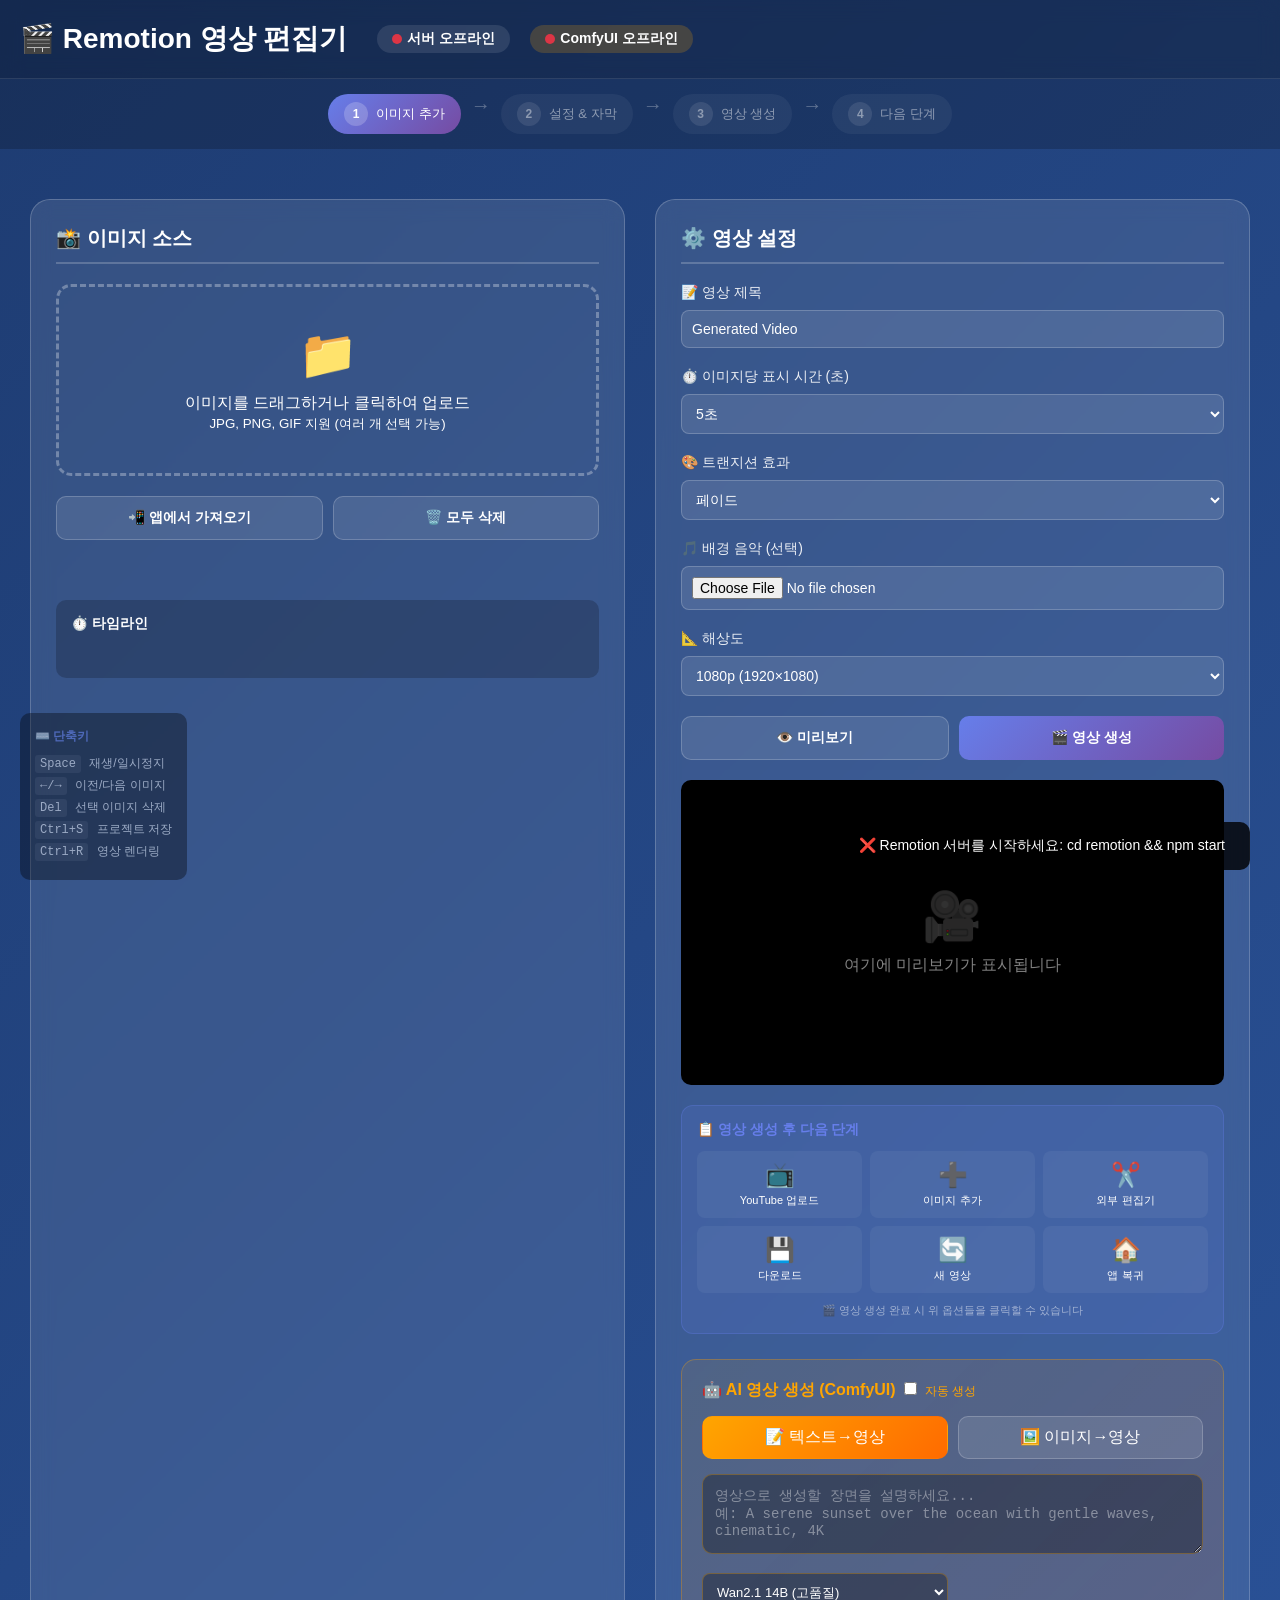
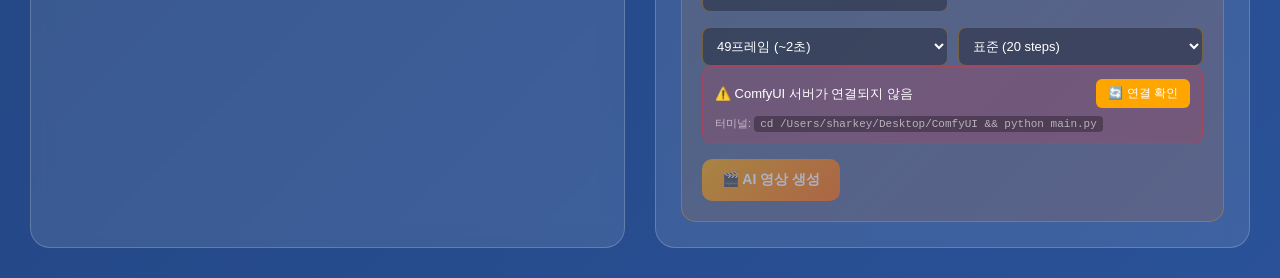
==== commit 54d786cf: "Add ComfyUI workflow JSONs and update Wan2.1 video generation - Create workflows/ directory with T2V" ====
--- a/remotion-editor.html
+++ b/remotion-editor.html
@@ -38,6 +38,11 @@
             border-radius: 20px;
             font-size: 14px;
             margin-left: 20px;
+        }
+
+        .server-status.comfyui {
+            margin-left: 10px;
+            background: rgba(255, 165, 0, 0.2);
         }
         
         .status-dot {
@@ -580,6 +585,131 @@
         .close-panel-btn:hover {
             opacity: 1;
         }
+
+        /* ComfyUI AI Video Section */
+        .ai-video-section {
+            margin-top: 25px;
+            padding: 20px;
+            background: linear-gradient(135deg, rgba(255,165,0,0.1), rgba(255,100,0,0.15));
+            border: 1px solid rgba(255,165,0,0.3);
+            border-radius: 15px;
+        }
+
+        .ai-video-section h3 {
+            color: #ffa500;
+            font-size: 16px;
+            margin-bottom: 15px;
+            display: flex;
+            align-items: center;
+            gap: 8px;
+        }
+
+        .ai-mode-tabs {
+            display: flex;
+            gap: 10px;
+            margin-bottom: 15px;
+        }
+
+        .ai-mode-tab {
+            flex: 1;
+            padding: 10px;
+            background: rgba(255,255,255,0.1);
+            border: 1px solid rgba(255,255,255,0.2);
+            border-radius: 10px;
+            cursor: pointer;
+            text-align: center;
+            transition: all 0.3s;
+            color: white;
+        }
+
+        .ai-mode-tab:hover {
+            background: rgba(255,255,255,0.15);
+        }
+
+        .ai-mode-tab.active {
+            background: linear-gradient(135deg, #ffa500, #ff6b00);
+            border-color: transparent;
+        }
+
+        .ai-mode-content {
+            display: none;
+        }
+
+        .ai-mode-content.active {
+            display: block;
+        }
+
+        .prompt-input {
+            width: 100%;
+            min-height: 80px;
+            padding: 12px;
+            background: rgba(0,0,0,0.3);
+            border: 1px solid rgba(255,165,0,0.3);
+            border-radius: 10px;
+            color: white;
+            font-size: 14px;
+            resize: vertical;
+        }
+
+        .prompt-input::placeholder {
+            color: rgba(255,255,255,0.4);
+        }
+
+        .ai-settings-row {
+            display: grid;
+            grid-template-columns: 1fr 1fr;
+            gap: 10px;
+            margin-top: 15px;
+        }
+
+        .ai-settings-row select,
+        .ai-settings-row input {
+            padding: 10px;
+            background: rgba(0,0,0,0.3);
+            border: 1px solid rgba(255,165,0,0.3);
+            border-radius: 8px;
+            color: white;
+            font-size: 13px;
+        }
+
+        .btn-ai {
+            background: linear-gradient(135deg, #ffa500, #ff6b00);
+            color: white;
+            margin-top: 15px;
+        }
+
+        .btn-ai:hover {
+            box-shadow: 0 10px 30px rgba(255,165,0,0.4);
+        }
+
+        .ai-status {
+            margin-top: 15px;
+            padding: 10px;
+            background: rgba(0,0,0,0.3);
+            border-radius: 8px;
+            font-size: 13px;
+            display: none;
+        }
+
+        .ai-status.show {
+            display: block;
+        }
+
+        .ai-preview-image {
+            margin-top: 15px;
+            border-radius: 10px;
+            overflow: hidden;
+            display: none;
+        }
+
+        .ai-preview-image.show {
+            display: block;
+        }
+
+        .ai-preview-image img {
+            width: 100%;
+            border-radius: 10px;
+        }
     </style>
 </head>
 <body>
@@ -593,6 +723,10 @@
             <span class="server-status">
                 <span class="status-dot" id="statusDot"></span>
                 <span id="statusText">연결 확인 중...</span>
+            </span>
+            <span class="server-status comfyui">
+                <span class="status-dot" id="comfyStatusDot"></span>
+                <span id="comfyStatusText">ComfyUI 확인 중...</span>
             </span>
         </h1>
     </div>
@@ -741,6 +875,101 @@
                 <p style="font-size: 11px; color: rgba(255,255,255,0.5); margin-top: 10px; text-align: center;">
                     🎬 영상 생성 완료 시 위 옵션들을 클릭할 수 있습니다
                 </p>
+            </div>
+
+            <!-- ComfyUI AI 영상 생성 -->
+            <div class="ai-video-section">
+                <h3>🤖 AI 영상 생성 (ComfyUI)
+                    <label style="float: right; font-size: 12px; font-weight: normal; cursor: pointer;">
+                        <input type="checkbox" id="autoAiGenerate" style="margin-right: 5px;"> 자동 생성
+                    </label>
+                </h3>
+
+                <div class="ai-mode-tabs">
+                    <div class="ai-mode-tab active" onclick="switchAiMode('text2video')">
+                        📝 텍스트→영상
+                    </div>
+                    <div class="ai-mode-tab" onclick="switchAiMode('img2video')">
+                        🖼️ 이미지→영상
+                    </div>
+                </div>
+
+                <!-- 텍스트→영상 모드 -->
+                <div class="ai-mode-content active" id="text2videoMode">
+                    <textarea class="prompt-input" id="t2vPrompt" placeholder="영상으로 생성할 장면을 설명하세요...&#10;예: A serene sunset over the ocean with gentle waves, cinematic, 4K"></textarea>
+
+                    <div class="ai-settings-row">
+                        <select id="t2vModel" title="모델 선택">
+                            <option value="wan21-1.3b">Wan2.1 1.3B (빠름/저VRAM)</option>
+                            <option value="wan21-14b" selected>Wan2.1 14B (고품질)</option>
+                        </select>
+                    </div>
+                    <div class="ai-settings-row">
+                        <select id="t2vFrames">
+                            <option value="25">25프레임 (~1초)</option>
+                            <option value="49" selected>49프레임 (~2초)</option>
+                            <option value="81">81프레임 (~3초)</option>
+                        </select>
+                        <select id="t2vSteps">
+                            <option value="15">빠름 (15 steps)</option>
+                            <option value="20" selected>표준 (20 steps)</option>
+                            <option value="30">고품질 (30 steps)</option>
+                        </select>
+                    </div>
+                </div>
+
+                <!-- 이미지→영상 모드 -->
+                <div class="ai-mode-content" id="img2videoMode">
+                    <p style="font-size: 12px; color: rgba(255,255,255,0.7); margin-bottom: 10px;">
+                        왼쪽에서 선택한 이미지를 AI 영상으로 변환합니다
+                    </p>
+                    <textarea class="prompt-input" id="i2vPrompt" placeholder="이미지가 어떻게 움직일지 설명하세요...&#10;예: The camera slowly pans right, clouds move gently"></textarea>
+
+                    <div class="ai-settings-row">
+                        <select id="i2vFrames">
+                            <option value="25">25프레임 (~1초)</option>
+                            <option value="49" selected>49프레임 (~2초)</option>
+                            <option value="81">81프레임 (~3초)</option>
+                        </select>
+                        <select id="i2vStrength">
+                            <option value="0.5">낮음 (원본 유지)</option>
+                            <option value="0.7" selected>중간</option>
+                            <option value="0.9">높음 (더 역동적)</option>
+                        </select>
+                    </div>
+
+                    <div class="ai-preview-image" id="aiPreviewImage">
+                        <p style="font-size: 11px; margin-bottom: 5px;">선택된 이미지:</p>
+                        <img id="selectedImagePreview" src="" alt="Selected">
+                    </div>
+                </div>
+
+                <!-- ComfyUI 연결 상태 표시 -->
+                <div id="comfyConnectionStatus" style="margin-bottom: 15px; padding: 12px; background: rgba(220,53,69,0.2); border: 1px solid rgba(220,53,69,0.5); border-radius: 10px;">
+                    <div style="display: flex; align-items: center; justify-content: space-between;">
+                        <span style="font-size: 13px;">⚠️ ComfyUI 서버가 연결되지 않음</span>
+                        <button onclick="checkComfyUI()" style="padding: 6px 12px; background: #ffa500; border: none; border-radius: 6px; color: white; font-size: 12px; cursor: pointer;">
+                            🔄 연결 확인
+                        </button>
+                    </div>
+                    <p style="font-size: 11px; color: rgba(255,255,255,0.6); margin-top: 8px;">
+                        서버 URL: <code id="comfyUrlDisplay" style="background: rgba(0,0,0,0.3); padding: 2px 6px; border-radius: 4px;">확인 중...</code>
+                    </p>
+                    <p style="font-size: 10px; color: rgba(255,255,255,0.5); margin-top: 4px;">
+                        💡 Tailscale 원격 연결: .env 파일에서 COMFYUI_URL 설정
+                    </p>
+                </div>
+
+                <button class="btn btn-ai" onclick="generateAiVideo()" id="aiGenerateBtn">
+                    🎬 AI 영상 생성
+                </button>
+
+                <div class="ai-status" id="aiStatus">
+                    <div id="aiStatusText">준비 중...</div>
+                    <div style="margin-top: 8px; height: 4px; background: rgba(255,255,255,0.1); border-radius: 2px;">
+                        <div id="aiProgressBar" style="width: 0%; height: 100%; background: linear-gradient(90deg, #ffa500, #ff6b00); border-radius: 2px; transition: width 0.3s;"></div>
+                    </div>
+                </div>
             </div>
         </div>
     </div>
@@ -817,8 +1046,11 @@
         let images = [];
         let selectedIndex = -1;
         let serverOnline = false;
+        let comfyuiOnline = false;
         let lastRenderedVideoUrl = null;
         let currentStep = 1;
+        let currentAiMode = 'text2video';
+        let aiGenerating = false;
 
         // 워크플로우 스텝 업데이트
         function updateWorkflowStep(step) {
@@ -951,6 +1183,12 @@
             document.querySelectorAll('.timeline-item').forEach((item, i) => {
                 item.classList.toggle('active', i === index);
             });
+
+            // AI 이미지→영상 모드 미리보기 업데이트
+            if (currentAiMode === 'img2video' && images[index]) {
+                document.getElementById('selectedImagePreview').src = images[index].src;
+                document.getElementById('aiPreviewImage').classList.add('show');
+            }
         }
 
         // 이미지 제거
@@ -980,7 +1218,7 @@
                         showToast('⚠️ 앱에서 이미지를 찾을 수 없습니다');
                         return;
                     }
-                    
+
                     appImages.forEach((img, index) => {
                         images.push({
                             src: img.src,
@@ -988,11 +1226,33 @@
                             duration: 5
                         });
                     });
-                    
+
                     updateImageGrid();
                     updateTimeline();
                     updateWorkflowStep(2);
                     showToast(`✅ ${appImages.length}개 이미지를 가져왔습니다`);
+
+                    // 이미지가 추가되면 자동으로 AI 영상 생성 모드로 전환
+                    if (images.length > 0) {
+                        selectImage(0);
+                        switchAiMode('img2video');
+
+                        // ComfyUI 상태 확인 후 처리
+                        setTimeout(async () => {
+                            await checkComfyUI();
+
+                            if (comfyuiOnline) {
+                                if (document.getElementById('autoAiGenerate').checked) {
+                                    generateAiVideo();
+                                } else {
+                                    showAiPromptModal();
+                                }
+                            } else {
+                                showToast('💡 AI 영상 생성을 위해 ComfyUI를 시작해주세요');
+                                document.getElementById('comfyConnectionStatus').scrollIntoView({ behavior: 'smooth', block: 'center' });
+                            }
+                        }, 300);
+                    }
                 } else {
                     showToast('⚠️ 앱 창을 찾을 수 없습니다. 앱에서 이 페이지를 열어주세요.');
                 }
@@ -1289,9 +1549,468 @@
             showToast('💾 프로젝트 저장됨');
         }
 
+        // ComfyUI 서버 상태 확인
+        async function checkComfyUI() {
+            const statusPanel = document.getElementById('comfyConnectionStatus');
+            const generateBtn = document.getElementById('aiGenerateBtn');
+
+            try {
+                const response = await fetch('/api/comfyui/health');
+                const data = await response.json();
+                const comfyUrl = data.url || 'http://127.0.0.1:8188';
+
+                if (data.ok === true) {
+                    comfyuiOnline = true;
+                    document.getElementById('comfyStatusDot').classList.add('online');
+                    document.getElementById('comfyStatusText').textContent = 'ComfyUI 연결됨';
+
+                    // 연결 상태 패널 업데이트
+                    statusPanel.style.background = 'rgba(40,167,69,0.2)';
+                    statusPanel.style.borderColor = 'rgba(40,167,69,0.5)';
+                    statusPanel.innerHTML = `
+                        <div style="display: flex; align-items: center; gap: 8px;">
+                            <span style="color: #28a745;">✅ ComfyUI 연결됨</span>
+                            <span style="font-size: 11px; color: rgba(255,255,255,0.6);">- AI 영상 생성 준비 완료</span>
+                        </div>
+                        <p style="font-size: 11px; color: rgba(255,255,255,0.6); margin-top: 8px;">
+                            서버: <code style="background: rgba(0,0,0,0.3); padding: 2px 6px; border-radius: 4px;">${comfyUrl}</code>
+                            <button onclick="checkComfyUI()" style="margin-left: 8px; padding: 2px 8px; background: rgba(255,255,255,0.2); border: none; border-radius: 4px; color: white; font-size: 10px; cursor: pointer;">🔄</button>
+                        </p>
+                    `;
+                    generateBtn.disabled = false;
+                    generateBtn.style.opacity = '1';
+                } else {
+                    throw new Error('ComfyUI not ready');
+                }
+            } catch (error) {
+                comfyuiOnline = false;
+                document.getElementById('comfyStatusDot').classList.remove('online');
+                document.getElementById('comfyStatusText').textContent = 'ComfyUI 오프라인';
+
+                // 연결 상태 패널 업데이트
+                statusPanel.style.background = 'rgba(220,53,69,0.2)';
+                statusPanel.style.borderColor = 'rgba(220,53,69,0.5)';
+                statusPanel.innerHTML = `
+                    <div style="display: flex; align-items: center; justify-content: space-between;">
+                        <span style="font-size: 13px;">⚠️ ComfyUI 서버가 연결되지 않음</span>
+                        <button onclick="checkComfyUI()" style="padding: 6px 12px; background: #ffa500; border: none; border-radius: 6px; color: white; font-size: 12px; cursor: pointer;">
+                            🔄 연결 확인
+                        </button>
+                    </div>
+                    <p style="font-size: 11px; color: rgba(255,255,255,0.6); margin-top: 8px;">
+                        터미널: <code style="background: rgba(0,0,0,0.3); padding: 2px 6px; border-radius: 4px;">cd /Users/sharkey/Desktop/ComfyUI && python main.py</code>
+                    </p>
+                `;
+                generateBtn.disabled = true;
+                generateBtn.style.opacity = '0.5';
+            }
+        }
+
+        // ComfyUI 시작 도우미
+        function startComfyUI() {
+            // 클립보드에 명령어 복사
+            const command = 'cd /Users/sharkey/Desktop/ComfyUI && python main.py';
+            navigator.clipboard.writeText(command).then(() => {
+                showToast('📋 ComfyUI 시작 명령어가 클립보드에 복사되었습니다!');
+            }).catch(() => {
+                showToast('터미널에서 실행: ' + command);
+            });
+
+            // 서버 연결 재시도 시작
+            showToast('🔄 ComfyUI 연결 대기 중... (터미널에서 명령어 실행 후 기다려주세요)');
+
+            // 연결 확인 주기를 짧게 설정
+            let attempts = 0;
+            const checkInterval = setInterval(async () => {
+                attempts++;
+                await checkComfyUI();
+                if (comfyuiOnline) {
+                    clearInterval(checkInterval);
+                    showToast('✅ ComfyUI 연결 성공!');
+                } else if (attempts > 60) { // 60초 후 중단
+                    clearInterval(checkInterval);
+                }
+            }, 1000);
+        }
+
+        // AI 모드 전환
+        function switchAiMode(mode) {
+            currentAiMode = mode;
+            document.querySelectorAll('.ai-mode-tab').forEach(tab => tab.classList.remove('active'));
+            document.querySelectorAll('.ai-mode-content').forEach(content => content.classList.remove('active'));
+
+            if (mode === 'text2video') {
+                document.querySelector('.ai-mode-tab:first-child').classList.add('active');
+                document.getElementById('text2videoMode').classList.add('active');
+            } else {
+                document.querySelector('.ai-mode-tab:last-child').classList.add('active');
+                document.getElementById('img2videoMode').classList.add('active');
+
+                // 선택된 이미지 미리보기 업데이트
+                if (selectedIndex >= 0 && images[selectedIndex]) {
+                    document.getElementById('selectedImagePreview').src = images[selectedIndex].src;
+                    document.getElementById('aiPreviewImage').classList.add('show');
+                }
+            }
+        }
+
+        // AI 영상 생성 (ComfyUI Wan2.2)
+        async function generateAiVideo() {
+            if (!comfyuiOnline) {
+                showToast('⚠️ ComfyUI 서버를 먼저 시작하세요');
+                // 연결 상태 패널로 스크롤
+                document.getElementById('comfyConnectionStatus').scrollIntoView({ behavior: 'smooth', block: 'center' });
+                startComfyUI();
+                return;
+            }
+
+            if (aiGenerating) {
+                showToast('⚠️ 이미 생성 중입니다');
+                return;
+            }
+
+            aiGenerating = true;
+            const statusEl = document.getElementById('aiStatus');
+            const statusText = document.getElementById('aiStatusText');
+            const progressBar = document.getElementById('aiProgressBar');
+
+            statusEl.classList.add('show');
+            statusText.textContent = '🔄 워크플로우 준비 중...';
+            progressBar.style.width = '10%';
+
+            try {
+                let workflow;
+
+                if (currentAiMode === 'text2video') {
+                    const prompt = document.getElementById('t2vPrompt').value;
+                    const frames = parseInt(document.getElementById('t2vFrames').value);
+                    const steps = parseInt(document.getElementById('t2vSteps').value);
+
+                    if (!prompt.trim()) {
+                        showToast('⚠️ 프롬프트를 입력하세요');
+                        aiGenerating = false;
+                        statusEl.classList.remove('show');
+                        return;
+                    }
+
+                    // Wan2.2 Text-to-Video 워크플로우
+                    workflow = createWan22T2VWorkflow(prompt, frames, steps);
+
+                } else {
+                    // Image-to-Video 모드
+                    if (selectedIndex < 0 || !images[selectedIndex]) {
+                        showToast('⚠️ 먼저 이미지를 선택하세요');
+                        aiGenerating = false;
+                        statusEl.classList.remove('show');
+                        return;
+                    }
+
+                    const prompt = document.getElementById('i2vPrompt').value || 'smooth camera motion';
+                    const frames = parseInt(document.getElementById('i2vFrames').value);
+                    const strength = parseFloat(document.getElementById('i2vStrength').value);
+
+                    statusText.textContent = '🔄 이미지 업로드 중...';
+                    progressBar.style.width = '20%';
+
+                    // 이미지를 ComfyUI에 업로드
+                    const imageFile = await uploadImageToComfyUI(images[selectedIndex].src);
+
+                    // Wan2.2 Image-to-Video 워크플로우
+                    workflow = createWan22I2VWorkflow(imageFile, prompt, frames, strength);
+                }
+
+                statusText.textContent = '🎬 AI 영상 생성 중... (시간이 걸릴 수 있습니다)';
+                progressBar.style.width = '30%';
+
+                // ComfyUI에 워크플로우 전송
+                const response = await fetch('/api/proxy/comfyui/prompt', {
+                    method: 'POST',
+                    headers: { 'Content-Type': 'application/json' },
+                    body: JSON.stringify({ prompt: workflow })
+                });
+
+                if (!response.ok) {
+                    const errorData = await response.json();
+                    throw new Error(errorData.error || 'ComfyUI 요청 실패');
+                }
+
+                const result = await response.json();
+                const promptId = result.prompt_id;
+
+                statusText.textContent = '⏳ 렌더링 중... (ID: ' + promptId.substring(0,8) + ')';
+
+                // 진행 상황 폴링
+                await pollComfyUIProgress(promptId, statusText, progressBar);
+
+            } catch (error) {
+                console.error('AI 영상 생성 오류:', error);
+                showToast('❌ 오류: ' + error.message);
+                statusText.textContent = '❌ 오류 발생: ' + error.message;
+                progressBar.style.width = '0%';
+            } finally {
+                aiGenerating = false;
+            }
+        }
+
+        // ComfyUI에 이미지 업로드
+        async function uploadImageToComfyUI(base64Src) {
+            const response = await fetch('/api/proxy/comfyui/upload/image', {
+                method: 'POST',
+                headers: { 'Content-Type': 'application/json' },
+                body: JSON.stringify({ image: base64Src, filename: 'input_image.png' })
+            });
+
+            if (!response.ok) {
+                throw new Error('이미지 업로드 실패');
+            }
+
+            const result = await response.json();
+            return result.name;
+        }
+
+        // Wan2.1 Text-to-Video 워크플로우 생성 (ComfyUI-WAN 노드 사용)
+        function createWan22T2VWorkflow(prompt, frames, steps) {
+            const modelType = document.getElementById('t2vModel')?.value || 'wan21-14b';
+            const modelName = modelType === 'wan21-1.3b' ? 'Wan2.1-T2V-1.3B' : 'Wan2.1-T2V-14B';
+
+            return {
+                "1": {
+                    "class_type": "DownloadAndLoadWanModel",
+                    "inputs": {
+                        "model": modelName,
+                        "base_precision": "bf16",
+                        "quantization": "disabled"
+                    }
+                },
+                "2": {
+                    "class_type": "DownloadAndLoadWanTextEncoder",
+                    "inputs": {
+                        "model": "umt5-xxl-enc-bf16",
+                        "precision": "bf16"
+                    }
+                },
+                "3": {
+                    "class_type": "DownloadAndLoadWanVAE",
+                    "inputs": {}
+                },
+                "4": {
+                    "class_type": "WanTextEncode",
+                    "inputs": {
+                        "text_encoder": ["2", 0],
+                        "prompt": prompt,
+                        "force_offload": true
+                    }
+                },
+                "5": {
+                    "class_type": "WanEmptyLatent",
+                    "inputs": {
+                        "width": 832,
+                        "height": 480,
+                        "num_frames": frames,
+                        "batch_size": 1
+                    }
+                },
+                "6": {
+                    "class_type": "WanSampler",
+                    "inputs": {
+                        "model": ["1", 0],
+                        "positive": ["4", 0],
+                        "negative": ["4", 1],
+                        "latent": ["5", 0],
+                        "seed": Math.floor(Math.random() * 1000000),
+                        "steps": steps,
+                        "cfg": 5.0,
+                        "shift": 5.0,
+                        "scheduler": "DPM++ 2M SDE"
+                    }
+                },
+                "7": {
+                    "class_type": "WanDecode",
+                    "inputs": {
+                        "vae": ["3", 0],
+                        "latent": ["6", 0]
+                    }
+                },
+                "8": {
+                    "class_type": "VHS_VideoCombine",
+                    "inputs": {
+                        "images": ["7", 0],
+                        "frame_rate": 16,
+                        "loop_count": 0,
+                        "filename_prefix": "wan21_t2v",
+                        "format": "video/h264-mp4",
+                        "pingpong": false,
+                        "save_output": true
+                    }
+                }
+            };
+        }
+
+        // Wan2.1 Image-to-Video 워크플로우 생성 (ComfyUI-WAN 노드 사용)
+        function createWan22I2VWorkflow(imageFile, prompt, frames, strength) {
+            return {
+                "1": {
+                    "class_type": "DownloadAndLoadWanModel",
+                    "inputs": {
+                        "model": "Wan2.1-I2V-14B-480P",
+                        "base_precision": "bf16",
+                        "quantization": "disabled"
+                    }
+                },
+                "2": {
+                    "class_type": "DownloadAndLoadWanTextEncoder",
+                    "inputs": {
+                        "model": "umt5-xxl-enc-bf16",
+                        "precision": "bf16"
+                    }
+                },
+                "3": {
+                    "class_type": "DownloadAndLoadWanVAE",
+                    "inputs": {}
+                },
+                "4": {
+                    "class_type": "LoadImage",
+                    "inputs": {
+                        "image": imageFile
+                    }
+                },
+                "5": {
+                    "class_type": "DownloadAndLoadCLIPVisionModel",
+                    "inputs": {
+                        "model": "google--siglip-so400m-patch14-384"
+                    }
+                },
+                "6": {
+                    "class_type": "WanClipVisionEncode",
+                    "inputs": {
+                        "clip_vision": ["5", 0],
+                        "image": ["4", 0]
+                    }
+                },
+                "7": {
+                    "class_type": "WanTextEncode",
+                    "inputs": {
+                        "text_encoder": ["2", 0],
+                        "prompt": prompt,
+                        "force_offload": true
+                    }
+                },
+                "8": {
+                    "class_type": "WanImageToVideo",
+                    "inputs": {
+                        "model": ["1", 0],
+                        "positive": ["7", 0],
+                        "negative": ["7", 1],
+                        "image_embeds": ["6", 0],
+                        "image": ["4", 0],
+                        "width": 832,
+                        "height": 480,
+                        "num_frames": frames,
+                        "seed": Math.floor(Math.random() * 1000000),
+                        "steps": 20,
+                        "cfg": 5.0,
+                        "shift": 5.0,
+                        "scheduler": "DPM++ 2M SDE"
+                    }
+                },
+                "9": {
+                    "class_type": "WanDecode",
+                    "inputs": {
+                        "vae": ["3", 0],
+                        "latent": ["8", 0]
+                    }
+                },
+                "10": {
+                    "class_type": "VHS_VideoCombine",
+                    "inputs": {
+                        "images": ["9", 0],
+                        "frame_rate": 16,
+                        "loop_count": 0,
+                        "filename_prefix": "wan21_i2v",
+                        "format": "video/h264-mp4",
+                        "pingpong": false,
+                        "save_output": true
+                    }
+                }
+            };
+        }
+
+        // ComfyUI 진행 상황 폴링
+        async function pollComfyUIProgress(promptId, statusText, progressBar) {
+            let attempts = 0;
+            const maxAttempts = 300; // 최대 5분 대기
+
+            while (attempts < maxAttempts) {
+                await new Promise(resolve => setTimeout(resolve, 1000));
+                attempts++;
+
+                try {
+                    const response = await fetch(`/api/proxy/comfyui/history?prompt_id=${promptId}`);
+                    const history = await response.json();
+
+                    if (history[promptId]) {
+                        const outputs = history[promptId].outputs;
+
+                        // 완료된 출력 찾기
+                        for (const nodeId in outputs) {
+                            if (outputs[nodeId].videos) {
+                                const video = outputs[nodeId].videos[0];
+                                statusText.textContent = '✅ 완료! 영상 다운로드 중...';
+                                progressBar.style.width = '100%';
+
+                                // 영상 다운로드
+                                await downloadComfyUIVideo(video.filename, video.subfolder);
+                                return;
+                            }
+                        }
+                    }
+
+                    // 진행 상황 업데이트
+                    const progress = Math.min(30 + (attempts / maxAttempts) * 60, 90);
+                    progressBar.style.width = progress + '%';
+                    statusText.textContent = `⏳ 렌더링 중... (${attempts}초 경과)`;
+
+                } catch (error) {
+                    console.warn('폴링 오류:', error);
+                }
+            }
+
+            throw new Error('시간 초과 - ComfyUI 렌더링이 완료되지 않았습니다');
+        }
+
+        // ComfyUI 영상 다운로드
+        async function downloadComfyUIVideo(filename, subfolder) {
+            const url = `/api/proxy/comfyui/view?filename=${encodeURIComponent(filename)}&subfolder=${encodeURIComponent(subfolder || '')}&type=output`;
+
+            const response = await fetch(url);
+            if (!response.ok) throw new Error('영상 다운로드 실패');
+
+            const blob = await response.blob();
+            const videoUrl = URL.createObjectURL(blob);
+            lastRenderedVideoUrl = videoUrl;
+
+            // 다운로드
+            const a = document.createElement('a');
+            a.href = videoUrl;
+            a.download = filename;
+            document.body.appendChild(a);
+            a.click();
+            document.body.removeChild(a);
+
+            // 프리뷰에 표시
+            const player = document.getElementById('previewPlayer');
+            player.innerHTML = `<video src="${videoUrl}" controls autoplay style="width: 100%; height: 100%;"></video>`;
+
+            showToast('✅ AI 영상이 생성되었습니다!');
+            updateWorkflowStep(4);
+            setTimeout(() => showNextSteps(), 1000);
+        }
+
         // 초기화
         checkServer();
+        checkComfyUI();
         setInterval(checkServer, 5000);
+        setInterval(checkComfyUI, 5000);
 
         // 부모 창과 통신
         if (window.opener) {
@@ -1312,8 +2031,66 @@
                 updateTimeline();
                 updateWorkflowStep(2);
                 showToast(`✅ ${e.data.images.length}개 이미지 추가됨`);
+
+                // 이미지가 추가되면 자동으로 AI 영상 생성 모드로 전환
+                if (images.length > 0) {
+                    selectImage(0);
+                    switchAiMode('img2video');
+
+                    // ComfyUI 상태 확인 후 처리
+                    setTimeout(async () => {
+                        await checkComfyUI();
+
+                        if (comfyuiOnline) {
+                            // 자동 생성 체크박스가 켜져 있으면 바로 생성
+                            if (document.getElementById('autoAiGenerate').checked) {
+                                generateAiVideo();
+                            } else {
+                                showAiPromptModal();
+                            }
+                        } else {
+                            // ComfyUI가 연결되지 않은 경우 안내
+                            showToast('💡 AI 영상 생성을 위해 ComfyUI를 시작해주세요');
+                            document.getElementById('comfyConnectionStatus').scrollIntoView({ behavior: 'smooth', block: 'center' });
+                        }
+                    }, 300);
+                }
             }
         });
+
+        // AI 영상 생성 확인 모달
+        function showAiPromptModal() {
+            const modal = document.createElement('div');
+            modal.id = 'aiPromptModal';
+            modal.className = 'modal show';
+            modal.innerHTML = `
+                <div class="modal-content" style="max-width: 450px;">
+                    <h3 style="margin-bottom: 15px; color: #ffa500;">🤖 AI 영상 생성</h3>
+                    <p style="margin-bottom: 15px; font-size: 14px;">이미지를 AI 영상으로 변환하시겠습니까?</p>
+                    <div style="margin-bottom: 15px;">
+                        <label style="font-size: 13px; color: rgba(255,255,255,0.8);">모션 프롬프트:</label>
+                        <textarea id="quickAiPrompt" class="prompt-input" style="margin-top: 8px; min-height: 60px;" placeholder="예: Gentle camera zoom, soft motion"></textarea>
+                    </div>
+                    <div class="btn-group">
+                        <button class="btn btn-secondary" onclick="closeAiPromptModal()">취소</button>
+                        <button class="btn btn-ai" onclick="startQuickAiGenerate()">🎬 생성 시작</button>
+                    </div>
+                </div>
+            `;
+            document.body.appendChild(modal);
+        }
+
+        function closeAiPromptModal() {
+            const modal = document.getElementById('aiPromptModal');
+            if (modal) modal.remove();
+        }
+
+        function startQuickAiGenerate() {
+            const prompt = document.getElementById('quickAiPrompt').value;
+            document.getElementById('i2vPrompt').value = prompt || 'Gentle camera motion, cinematic';
+            closeAiPromptModal();
+            generateAiVideo();
+        }
     </script>
 </body>
 </html>
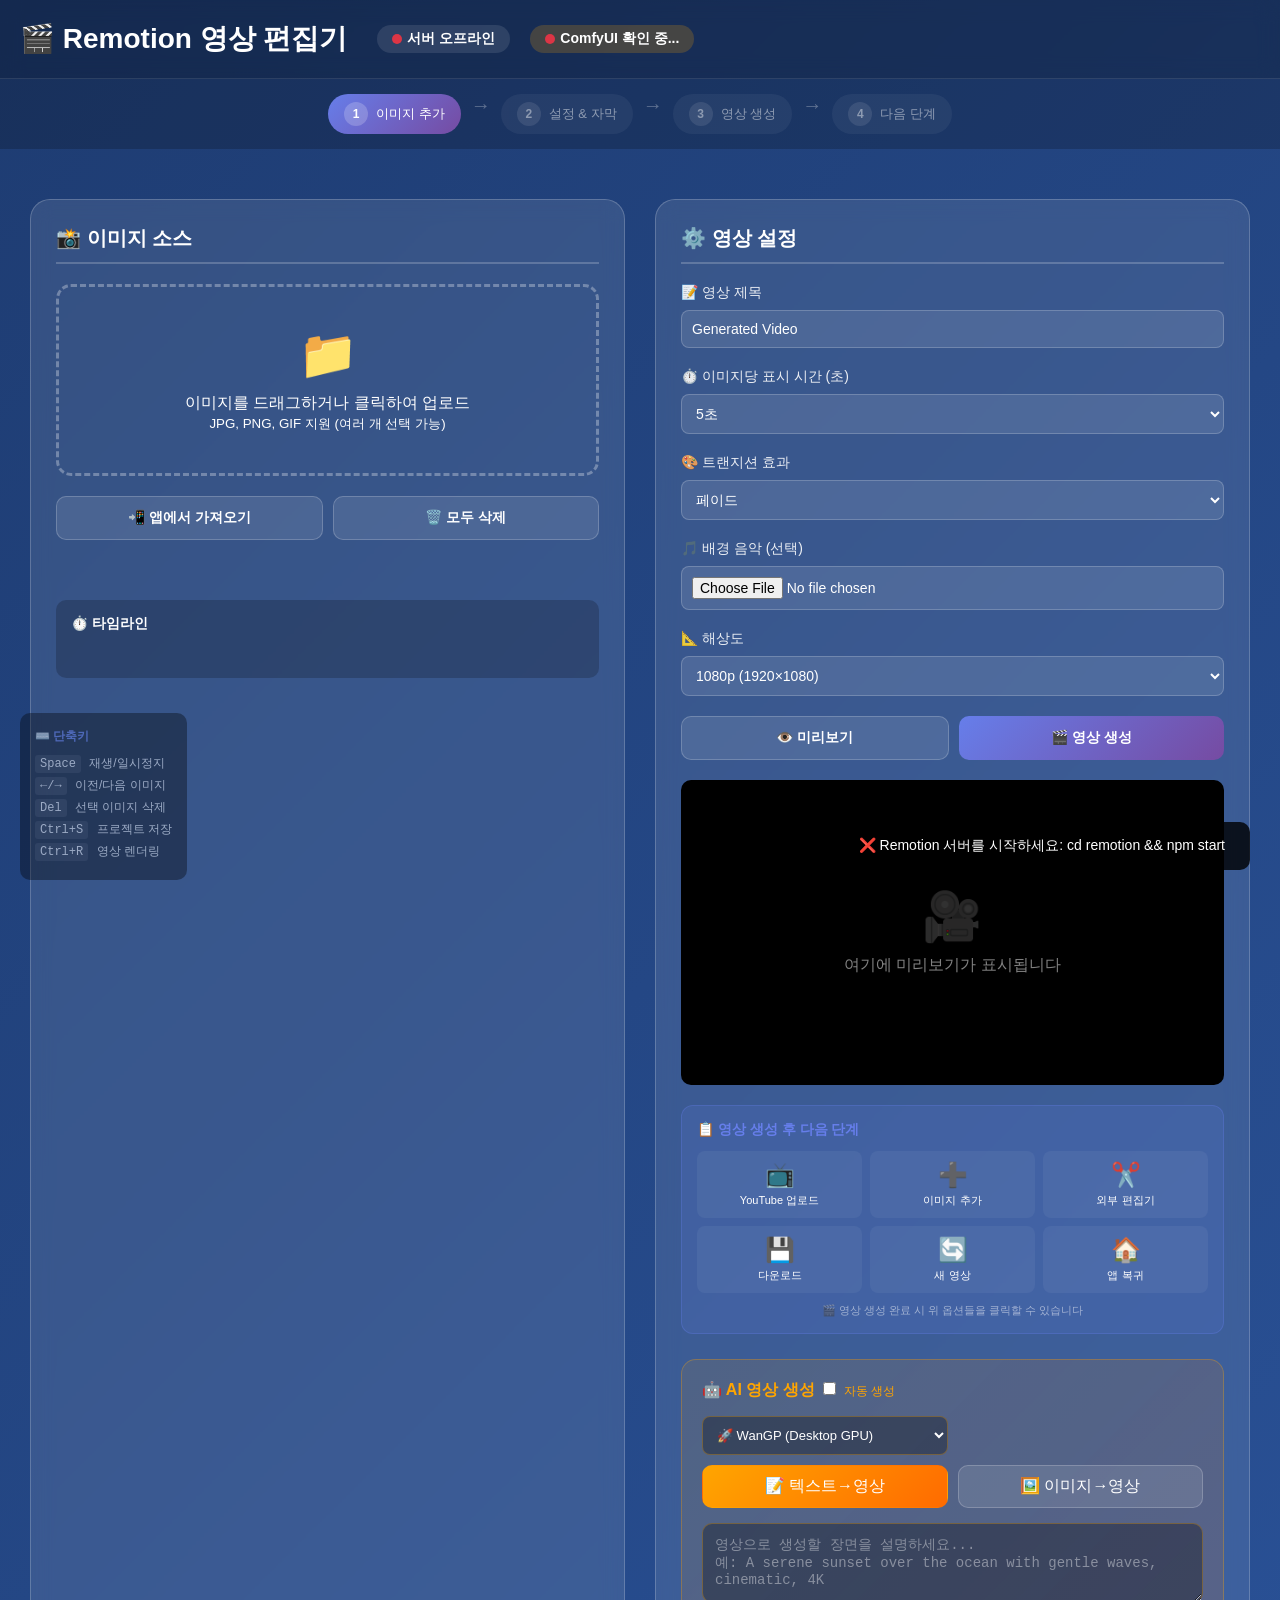
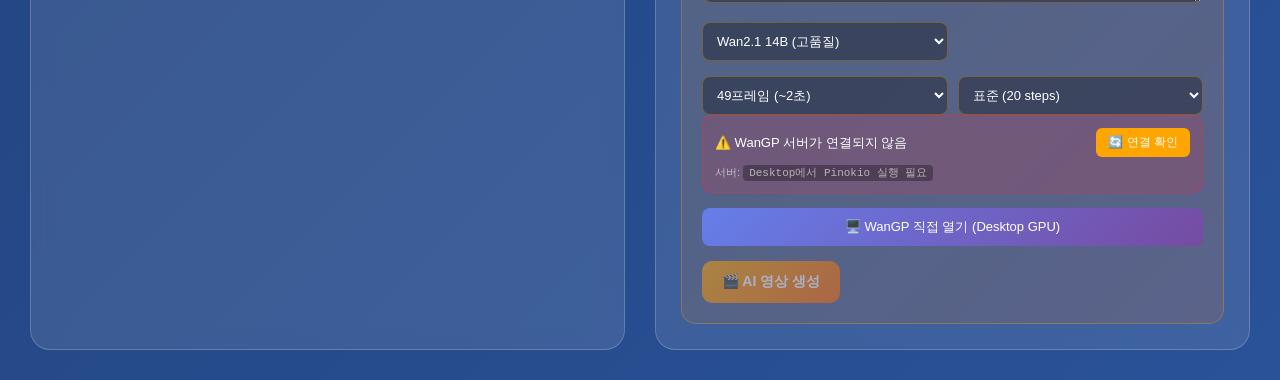
==== commit d8c45470: "Add WanGP integration for remote GPU video generation - Add WANGP_URL environment variable support i" ====
--- a/remotion-editor.html
+++ b/remotion-editor.html
@@ -877,13 +877,21 @@
                 </p>
             </div>
 
-            <!-- ComfyUI AI 영상 생성 -->
+            <!-- AI 영상 생성 -->
             <div class="ai-video-section">
-                <h3>🤖 AI 영상 생성 (ComfyUI)
+                <h3>🤖 AI 영상 생성
                     <label style="float: right; font-size: 12px; font-weight: normal; cursor: pointer;">
                         <input type="checkbox" id="autoAiGenerate" style="margin-right: 5px;"> 자동 생성
                     </label>
                 </h3>
+
+                <!-- 백엔드 선택 -->
+                <div class="ai-settings-row" style="margin-bottom: 10px;">
+                    <select id="aiBackend" onchange="switchAiBackend(this.value)" style="flex: 1;">
+                        <option value="wangp" selected>🚀 WanGP (Desktop GPU)</option>
+                        <option value="comfyui">⚙️ ComfyUI (로컬)</option>
+                    </select>
+                </div>
 
                 <div class="ai-mode-tabs">
                     <div class="ai-mode-tab active" onclick="switchAiMode('text2video')">
@@ -944,20 +952,24 @@
                     </div>
                 </div>
 
-                <!-- ComfyUI 연결 상태 표시 -->
-                <div id="comfyConnectionStatus" style="margin-bottom: 15px; padding: 12px; background: rgba(220,53,69,0.2); border: 1px solid rgba(220,53,69,0.5); border-radius: 10px;">
+                <!-- AI 백엔드 연결 상태 표시 -->
+                <div id="aiConnectionStatus" style="margin-bottom: 15px; padding: 12px; background: rgba(220,53,69,0.2); border: 1px solid rgba(220,53,69,0.5); border-radius: 10px;">
                     <div style="display: flex; align-items: center; justify-content: space-between;">
-                        <span style="font-size: 13px;">⚠️ ComfyUI 서버가 연결되지 않음</span>
-                        <button onclick="checkComfyUI()" style="padding: 6px 12px; background: #ffa500; border: none; border-radius: 6px; color: white; font-size: 12px; cursor: pointer;">
+                        <span id="aiConnectionText" style="font-size: 13px;">⚠️ 연결 확인 중...</span>
+                        <button onclick="checkCurrentBackend()" style="padding: 6px 12px; background: #ffa500; border: none; border-radius: 6px; color: white; font-size: 12px; cursor: pointer;">
                             🔄 연결 확인
                         </button>
                     </div>
                     <p style="font-size: 11px; color: rgba(255,255,255,0.6); margin-top: 8px;">
-                        서버 URL: <code id="comfyUrlDisplay" style="background: rgba(0,0,0,0.3); padding: 2px 6px; border-radius: 4px;">확인 중...</code>
+                        서버: <code id="aiUrlDisplay" style="background: rgba(0,0,0,0.3); padding: 2px 6px; border-radius: 4px;">확인 중...</code>
                     </p>
-                    <p style="font-size: 10px; color: rgba(255,255,255,0.5); margin-top: 4px;">
-                        💡 Tailscale 원격 연결: .env 파일에서 COMFYUI_URL 설정
-                    </p>
+                </div>
+
+                <!-- WanGP 직접 열기 버튼 -->
+                <div id="wangpDirectAccess" style="margin-bottom: 15px;">
+                    <button onclick="openWanGP()" style="width: 100%; padding: 10px; background: linear-gradient(135deg, #667eea, #764ba2); border: none; border-radius: 8px; color: white; font-size: 13px; cursor: pointer;">
+                        🖥️ WanGP 직접 열기 (Desktop GPU)
+                    </button>
                 </div>
 
                 <button class="btn btn-ai" onclick="generateAiVideo()" id="aiGenerateBtn">
@@ -1047,6 +1059,9 @@
         let selectedIndex = -1;
         let serverOnline = false;
         let comfyuiOnline = false;
+        let wangpOnline = false;
+        let currentAiBackend = 'wangp'; // 'wangp' or 'comfyui'
+        let wangpUrl = '';
         let lastRenderedVideoUrl = null;
         let currentStep = 1;
         let currentAiMode = 'text2video';
@@ -1237,19 +1252,21 @@
                         selectImage(0);
                         switchAiMode('img2video');
 
-                        // ComfyUI 상태 확인 후 처리
+                        // AI 백엔드 상태 확인 후 처리
                         setTimeout(async () => {
-                            await checkComfyUI();
-
-                            if (comfyuiOnline) {
+                            await checkCurrentBackend();
+
+                            const isOnline = currentAiBackend === 'wangp' ? wangpOnline : comfyuiOnline;
+                            if (isOnline) {
                                 if (document.getElementById('autoAiGenerate').checked) {
                                     generateAiVideo();
                                 } else {
                                     showAiPromptModal();
                                 }
                             } else {
-                                showToast('💡 AI 영상 생성을 위해 ComfyUI를 시작해주세요');
-                                document.getElementById('comfyConnectionStatus').scrollIntoView({ behavior: 'smooth', block: 'center' });
+                                const backendName = currentAiBackend === 'wangp' ? 'WanGP' : 'ComfyUI';
+                                showToast(`💡 AI 영상 생성을 위해 ${backendName}를 시작해주세요`);
+                                document.getElementById('aiConnectionStatus').scrollIntoView({ behavior: 'smooth', block: 'center' });
                             }
                         }, 300);
                     }
@@ -1549,9 +1566,75 @@
             showToast('💾 프로젝트 저장됨');
         }
 
+        // AI 백엔드 전환
+        function switchAiBackend(backend) {
+            currentAiBackend = backend;
+            const wangpAccess = document.getElementById('wangpDirectAccess');
+            if (backend === 'wangp') {
+                wangpAccess.style.display = 'block';
+            } else {
+                wangpAccess.style.display = 'none';
+            }
+            checkCurrentBackend();
+        }
+
+        // 현재 백엔드 연결 확인
+        async function checkCurrentBackend() {
+            if (currentAiBackend === 'wangp') {
+                await checkWanGP();
+            } else {
+                await checkComfyUI();
+            }
+        }
+
+        // WanGP 직접 열기
+        function openWanGP() {
+            if (wangpUrl) {
+                window.open(wangpUrl, '_blank');
+            } else {
+                window.open('http://100.78.58.105:7860', '_blank');
+            }
+        }
+
+        // WanGP 서버 상태 확인
+        async function checkWanGP() {
+            const statusPanel = document.getElementById('aiConnectionStatus');
+            const statusText = document.getElementById('aiConnectionText');
+            const urlDisplay = document.getElementById('aiUrlDisplay');
+            const generateBtn = document.getElementById('aiGenerateBtn');
+
+            try {
+                const response = await fetch('/api/wangp/health');
+                const data = await response.json();
+                wangpUrl = data.url || 'http://127.0.0.1:7860';
+
+                if (data.ok === true) {
+                    wangpOnline = true;
+                    statusPanel.style.background = 'rgba(40,167,69,0.2)';
+                    statusPanel.style.borderColor = 'rgba(40,167,69,0.5)';
+                    statusText.innerHTML = '<span style="color: #28a745;">✅ WanGP 연결됨</span> <span style="font-size: 11px; color: rgba(255,255,255,0.6);">- Desktop GPU 사용 가능</span>';
+                    urlDisplay.textContent = wangpUrl;
+                    generateBtn.disabled = false;
+                    generateBtn.style.opacity = '1';
+                } else {
+                    throw new Error('WanGP not ready');
+                }
+            } catch (error) {
+                wangpOnline = false;
+                statusPanel.style.background = 'rgba(220,53,69,0.2)';
+                statusPanel.style.borderColor = 'rgba(220,53,69,0.5)';
+                statusText.textContent = '⚠️ WanGP 서버가 연결되지 않음';
+                urlDisplay.textContent = 'Desktop에서 Pinokio 실행 필요';
+                generateBtn.disabled = true;
+                generateBtn.style.opacity = '0.5';
+            }
+        }
+
         // ComfyUI 서버 상태 확인
         async function checkComfyUI() {
-            const statusPanel = document.getElementById('comfyConnectionStatus');
+            const statusPanel = document.getElementById('aiConnectionStatus');
+            const statusText = document.getElementById('aiConnectionText');
+            const urlDisplay = document.getElementById('aiUrlDisplay');
             const generateBtn = document.getElementById('aiGenerateBtn');
 
             try {
@@ -1561,22 +1644,10 @@
 
                 if (data.ok === true) {
                     comfyuiOnline = true;
-                    document.getElementById('comfyStatusDot').classList.add('online');
-                    document.getElementById('comfyStatusText').textContent = 'ComfyUI 연결됨';
-
-                    // 연결 상태 패널 업데이트
                     statusPanel.style.background = 'rgba(40,167,69,0.2)';
                     statusPanel.style.borderColor = 'rgba(40,167,69,0.5)';
-                    statusPanel.innerHTML = `
-                        <div style="display: flex; align-items: center; gap: 8px;">
-                            <span style="color: #28a745;">✅ ComfyUI 연결됨</span>
-                            <span style="font-size: 11px; color: rgba(255,255,255,0.6);">- AI 영상 생성 준비 완료</span>
-                        </div>
-                        <p style="font-size: 11px; color: rgba(255,255,255,0.6); margin-top: 8px;">
-                            서버: <code style="background: rgba(0,0,0,0.3); padding: 2px 6px; border-radius: 4px;">${comfyUrl}</code>
-                            <button onclick="checkComfyUI()" style="margin-left: 8px; padding: 2px 8px; background: rgba(255,255,255,0.2); border: none; border-radius: 4px; color: white; font-size: 10px; cursor: pointer;">🔄</button>
-                        </p>
-                    `;
+                    statusText.innerHTML = '<span style="color: #28a745;">✅ ComfyUI 연결됨</span> <span style="font-size: 11px; color: rgba(255,255,255,0.6);">- 로컬 AI 영상 생성 가능</span>';
+                    urlDisplay.textContent = comfyUrl;
                     generateBtn.disabled = false;
                     generateBtn.style.opacity = '1';
                 } else {
@@ -1584,23 +1655,10 @@
                 }
             } catch (error) {
                 comfyuiOnline = false;
-                document.getElementById('comfyStatusDot').classList.remove('online');
-                document.getElementById('comfyStatusText').textContent = 'ComfyUI 오프라인';
-
-                // 연결 상태 패널 업데이트
                 statusPanel.style.background = 'rgba(220,53,69,0.2)';
                 statusPanel.style.borderColor = 'rgba(220,53,69,0.5)';
-                statusPanel.innerHTML = `
-                    <div style="display: flex; align-items: center; justify-content: space-between;">
-                        <span style="font-size: 13px;">⚠️ ComfyUI 서버가 연결되지 않음</span>
-                        <button onclick="checkComfyUI()" style="padding: 6px 12px; background: #ffa500; border: none; border-radius: 6px; color: white; font-size: 12px; cursor: pointer;">
-                            🔄 연결 확인
-                        </button>
-                    </div>
-                    <p style="font-size: 11px; color: rgba(255,255,255,0.6); margin-top: 8px;">
-                        터미널: <code style="background: rgba(0,0,0,0.3); padding: 2px 6px; border-radius: 4px;">cd /Users/sharkey/Desktop/ComfyUI && python main.py</code>
-                    </p>
-                `;
+                statusText.textContent = '⚠️ ComfyUI 서버가 연결되지 않음';
+                urlDisplay.textContent = '로컬 ComfyUI 실행 필요';
                 generateBtn.disabled = true;
                 generateBtn.style.opacity = '0.5';
             }
@@ -1654,13 +1712,16 @@
             }
         }
 
-        // AI 영상 생성 (ComfyUI Wan2.2)
+        // AI 영상 생성 (WanGP 또는 ComfyUI Wan2.2)
         async function generateAiVideo() {
-            if (!comfyuiOnline) {
-                showToast('⚠️ ComfyUI 서버를 먼저 시작하세요');
-                // 연결 상태 패널로 스크롤
-                document.getElementById('comfyConnectionStatus').scrollIntoView({ behavior: 'smooth', block: 'center' });
-                startComfyUI();
+            const isOnline = currentAiBackend === 'wangp' ? wangpOnline : comfyuiOnline;
+            if (!isOnline) {
+                const backendName = currentAiBackend === 'wangp' ? 'WanGP' : 'ComfyUI';
+                showToast(`⚠️ ${backendName} 서버를 먼저 시작하세요`);
+                document.getElementById('aiConnectionStatus').scrollIntoView({ behavior: 'smooth', block: 'center' });
+                if (currentAiBackend === 'comfyui') {
+                    startComfyUI();
+                }
                 return;
             }
 
@@ -1669,6 +1730,88 @@
                 return;
             }
 
+            // WanGP 백엔드 사용시
+            if (currentAiBackend === 'wangp') {
+                await generateWanGPVideo();
+                return;
+            }
+
+            // ComfyUI 백엔드 사용시
+            await generateComfyUIVideo();
+        }
+
+        // WanGP 영상 생성 (Gradio API)
+        async function generateWanGPVideo() {
+            aiGenerating = true;
+            const statusEl = document.getElementById('aiStatus');
+            const statusText = document.getElementById('aiStatusText');
+            const progressBar = document.getElementById('aiProgressBar');
+
+            statusEl.classList.add('show');
+            statusText.textContent = '🔄 WanGP 준비 중...';
+            progressBar.style.width = '10%';
+
+            try {
+                let prompt, imageBase64 = null;
+
+                if (currentAiMode === 'text2video') {
+                    prompt = document.getElementById('t2vPrompt').value;
+                    if (!prompt.trim()) {
+                        showToast('⚠️ 프롬프트를 입력하세요');
+                        aiGenerating = false;
+                        statusEl.classList.remove('show');
+                        return;
+                    }
+                } else {
+                    // Image-to-Video 모드
+                    if (selectedIndex < 0 || !images[selectedIndex]) {
+                        showToast('⚠️ 먼저 이미지를 선택하세요');
+                        aiGenerating = false;
+                        statusEl.classList.remove('show');
+                        return;
+                    }
+                    prompt = document.getElementById('i2vPrompt').value || 'smooth camera motion';
+                    imageBase64 = images[selectedIndex].src;
+                }
+
+                statusText.textContent = '🎬 WanGP 인터페이스를 여는 중...';
+                progressBar.style.width = '50%';
+
+                // WanGP는 Gradio 기반이라 직접 API 호출이 복잡함
+                // 프롬프트를 클립보드에 복사하고 WanGP 인터페이스 열기
+                try {
+                    await navigator.clipboard.writeText(prompt);
+                    showToast('📋 프롬프트가 클립보드에 복사되었습니다');
+                } catch (e) {
+                    console.log('클립보드 복사 실패:', e);
+                }
+
+                // WanGP 인터페이스 열기
+                const wangpWindow = window.open(wangpUrl, 'wangp_window');
+
+                statusText.textContent = '✅ WanGP가 열렸습니다. 프롬프트를 붙여넣고 생성하세요.';
+                progressBar.style.width = '100%';
+
+                // 안내 메시지
+                showToast('💡 WanGP에서 프롬프트를 붙여넣고 Generate를 클릭하세요');
+
+                setTimeout(() => {
+                    statusEl.classList.remove('show');
+                    progressBar.style.width = '0%';
+                }, 3000);
+
+            } catch (error) {
+                console.error('WanGP 오류:', error);
+                showToast('❌ 오류: ' + error.message);
+                statusText.textContent = '❌ 오류 발생: ' + error.message;
+                progressBar.style.width = '0%';
+            } finally {
+                aiGenerating = false;
+            }
+        }
+
+        // ComfyUI 영상 생성
+        async function generateComfyUIVideo() {
             aiGenerating = true;
             const statusEl = document.getElementById('aiStatus');
             const statusText = document.getElementById('aiStatusText');
@@ -2008,9 +2151,9 @@
 
         // 초기화
         checkServer();
-        checkComfyUI();
+        checkCurrentBackend();
         setInterval(checkServer, 5000);
-        setInterval(checkComfyUI, 5000);
+        setInterval(checkCurrentBackend, 5000);
 
         // 부모 창과 통신
         if (window.opener) {
@@ -2037,11 +2180,12 @@
                     selectImage(0);
                     switchAiMode('img2video');
 
-                    // ComfyUI 상태 확인 후 처리
+                    // AI 백엔드 상태 확인 후 처리
                     setTimeout(async () => {
-                        await checkComfyUI();
-
-                        if (comfyuiOnline) {
+                        await checkCurrentBackend();
+
+                        const isOnline = currentAiBackend === 'wangp' ? wangpOnline : comfyuiOnline;
+                        if (isOnline) {
                             // 자동 생성 체크박스가 켜져 있으면 바로 생성
                             if (document.getElementById('autoAiGenerate').checked) {
                                 generateAiVideo();
@@ -2049,9 +2193,10 @@
                                 showAiPromptModal();
                             }
                         } else {
-                            // ComfyUI가 연결되지 않은 경우 안내
-                            showToast('💡 AI 영상 생성을 위해 ComfyUI를 시작해주세요');
-                            document.getElementById('comfyConnectionStatus').scrollIntoView({ behavior: 'smooth', block: 'center' });
+                            // AI 백엔드가 연결되지 않은 경우 안내
+                            const backendName = currentAiBackend === 'wangp' ? 'WanGP' : 'ComfyUI';
+                            showToast(`💡 AI 영상 생성을 위해 ${backendName}를 시작해주세요`);
+                            document.getElementById('aiConnectionStatus').scrollIntoView({ behavior: 'smooth', block: 'center' });
                         }
                     }, 300);
                 }
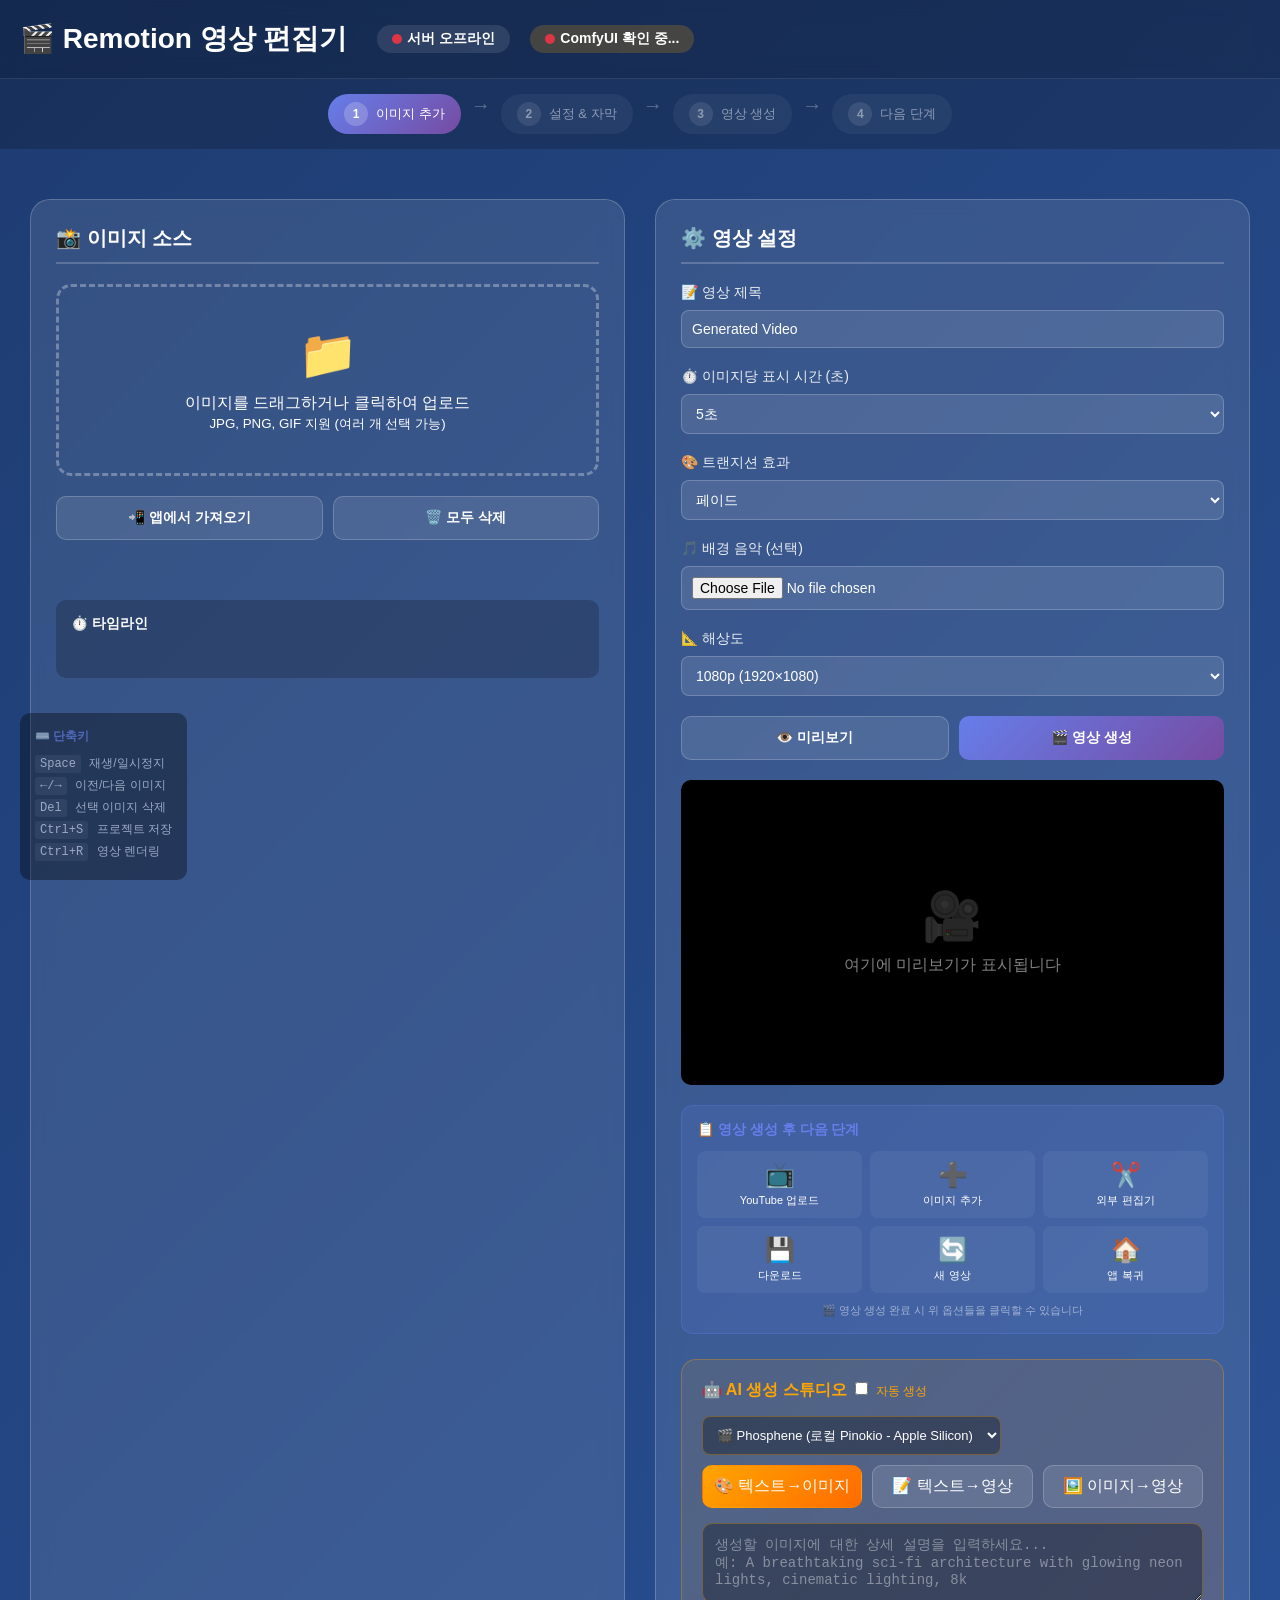
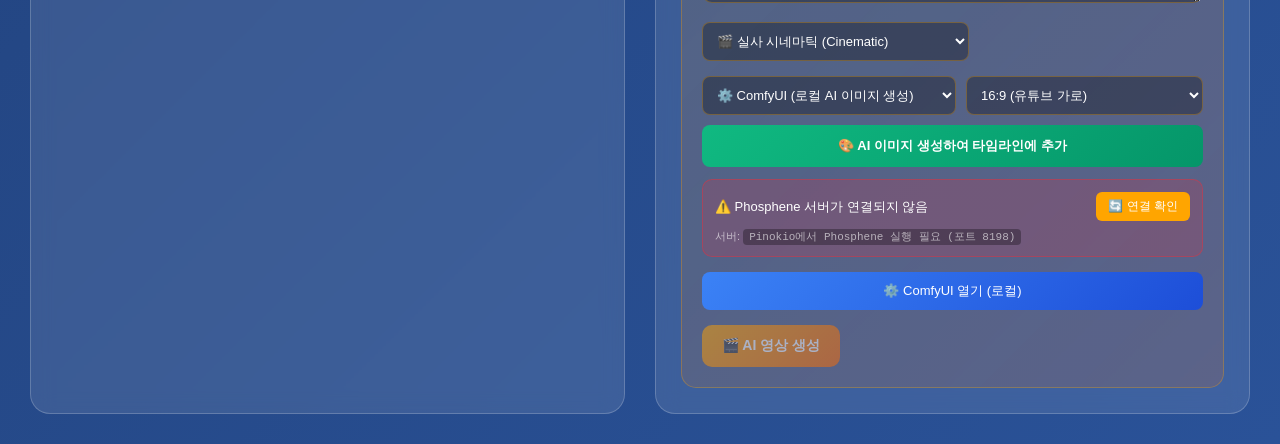
==== commit 56ddeaf8: "feat: Add ComfyUI image generation, Phosphene video integration, Subtitle toggle, and Gemini 3.1 opt" ====
--- a/remotion-editor.html
+++ b/remotion-editor.html
@@ -877,9 +877,9 @@
                 </p>
             </div>
 
-            <!-- AI 영상 생성 -->
+            <!-- AI 미디어 생성 (이미지 & 영상) -->
             <div class="ai-video-section">
-                <h3>🤖 AI 영상 생성
+                <h3>🤖 AI 생성 스튜디오
                     <label style="float: right; font-size: 12px; font-weight: normal; cursor: pointer;">
                         <input type="checkbox" id="autoAiGenerate" style="margin-right: 5px;"> 자동 생성
                     </label>
@@ -888,13 +888,18 @@
                 <!-- 백엔드 선택 -->
                 <div class="ai-settings-row" style="margin-bottom: 10px;">
                     <select id="aiBackend" onchange="switchAiBackend(this.value)" style="flex: 1;">
-                        <option value="wangp" selected>🚀 WanGP (Desktop GPU)</option>
+                        <option value="phosphene" selected>🎬 Phosphene (로컬 Pinokio - Apple Silicon)</option>
+                        <option value="wangp">🚀 WanGP (Desktop GPU)</option>
                         <option value="comfyui">⚙️ ComfyUI (로컬)</option>
+                        <option value="grok">🤖 Grok Video (xAI)</option>
                     </select>
                 </div>
 
                 <div class="ai-mode-tabs">
-                    <div class="ai-mode-tab active" onclick="switchAiMode('text2video')">
+                    <div class="ai-mode-tab active" onclick="switchAiMode('text2image')">
+                        🎨 텍스트→이미지
+                    </div>
+                    <div class="ai-mode-tab" onclick="switchAiMode('text2video')">
                         📝 텍스트→영상
                     </div>
                     <div class="ai-mode-tab" onclick="switchAiMode('img2video')">
@@ -902,8 +907,49 @@
                     </div>
                 </div>
 
+                <!-- 텍스트→이미지 모드 -->
+                <div class="ai-mode-content active" id="text2imageMode">
+                    <textarea class="prompt-input" id="t2iPrompt" placeholder="생성할 이미지에 대한 상세 설명을 입력하세요...&#10;예: A breathtaking sci-fi architecture with glowing neon lights, cinematic lighting, 8k"></textarea>
+
+                    <div class="ai-settings-row">
+                        <select id="t2iStyle" title="이미지 스타일 프리셋">
+                            <option value="realistic-cinematic" selected>🎬 실사 시네마틱 (Cinematic)</option>
+                            <option value="anime-webtoon">🎨 애니메이션/웹툰 (Anime/Webtoon)</option>
+                            <option value="3d-pixar-disney">✨ 3D 픽사/디즈니 (3D Animation)</option>
+                            <option value="cyberpunk">🌆 사이버펑크 (Cyberpunk)</option>
+                            <option value="watercolor">🖌️ 수채화 아트 (Watercolor)</option>
+                            <option value="retro-film-90s">📼 90s 레트로 필름 (Retro Film)</option>
+                            <option value="pen-ink-sketch">✒️ 펜&잉크 스케치 (Pen & Ink)</option>
+                            <option value="fantasy-concept">🏰 판타지 컨셉아트 (Fantasy Concept)</option>
+                            <option value="space-scifi">🚀 우주&SF (Space & Sci-Fi)</option>
+                            <option value="minimal-vector">📐 미니멀 벡터 (Minimal Vector)</option>
+                            <option value="claymation-art">🧸 점토 아트 (Claymation)</option>
+                            <option value="whiteboard-animation">📋 화이트보드 애니메이션</option>
+                        </select>
+                    </div>
+
+                    <div class="ai-settings-row">
+                        <select id="t2iEngine" title="이미지 생성 엔진">
+                            <option value="comfyui" selected>⚙️ ComfyUI (로컬 AI 이미지 생성)</option>
+                            <option value="local-sd">⚡ Local SD (Apple MPS GPU 로컬)</option>
+                            <option value="pollinations">🌸 Pollinations Flux (무료/고화질)</option>
+                            <option value="gemini">🌟 Gemini / Imagen</option>
+                            <option value="stability">💎 Stability AI SD3.5</option>
+                        </select>
+                        <select id="t2iAspect" title="화면 비율">
+                            <option value="16:9" selected>16:9 (유튜브 가로)</option>
+                            <option value="9:16">9:16 (쇼츠 세로)</option>
+                            <option value="1:1">1:1 (정사각형)</option>
+                        </select>
+                    </div>
+
+                    <button class="btn btn-primary" onclick="generateAiImageFromText()" id="t2iGenerateBtn" style="width: 100%; margin-top: 10px; margin-bottom: 12px; padding: 12px; background: linear-gradient(135deg, #10b981, #059669); font-weight: bold; border: none; border-radius: 8px; color: white; cursor: pointer; font-size: 13px;">
+                        🎨 AI 이미지 생성하여 타임라인에 추가
+                    </button>
+                </div>
+
                 <!-- 텍스트→영상 모드 -->
-                <div class="ai-mode-content active" id="text2videoMode">
+                <div class="ai-mode-content" id="text2videoMode">
                     <textarea class="prompt-input" id="t2vPrompt" placeholder="영상으로 생성할 장면을 설명하세요...&#10;예: A serene sunset over the ocean with gentle waves, cinematic, 4K"></textarea>
 
                     <div class="ai-settings-row">
@@ -965,11 +1011,13 @@
                     </p>
                 </div>
 
-                <!-- WanGP 직접 열기 버튼 -->
+                <!-- 백엔드 직접 열기 버튼 -->
                 <div id="wangpDirectAccess" style="margin-bottom: 15px;">
-                    <button onclick="openWanGP()" style="width: 100%; padding: 10px; background: linear-gradient(135deg, #667eea, #764ba2); border: none; border-radius: 8px; color: white; font-size: 13px; cursor: pointer;">
-                        🖥️ WanGP 직접 열기 (Desktop GPU)
-                    </button>
+                    <a id="directAccessLink" href="http://127.0.0.1:8188" target="_blank" rel="noopener noreferrer" style="text-decoration: none; display: block;">
+                        <button id="directAccessBtn" type="button" style="width: 100%; padding: 10px; background: linear-gradient(135deg, #3b82f6, #1d4ed8); border: none; border-radius: 8px; color: white; font-size: 13px; cursor: pointer; display: flex; align-items: center; justify-content: center; gap: 6px;">
+                            ⚙️ ComfyUI 열기 (로컬)
+                        </button>
+                    </a>
                 </div>
 
                 <button class="btn btn-ai" onclick="generateAiVideo()" id="aiGenerateBtn">
@@ -1058,10 +1106,13 @@
         let images = [];
         let selectedIndex = -1;
         let serverOnline = false;
+        let phospheneOnline = false;
         let comfyuiOnline = false;
         let wangpOnline = false;
-        let currentAiBackend = 'wangp'; // 'wangp' or 'comfyui'
+        let grokOnline = false;
+        let currentAiBackend = 'phosphene'; // 'phosphene', 'wangp', 'comfyui', 'grok'
         let wangpUrl = '';
+        let phospheneUrl = 'http://127.0.0.1:8198';
         let lastRenderedVideoUrl = null;
         let currentStep = 1;
         let currentAiMode = 'text2video';
@@ -1082,7 +1133,7 @@
         }
 
         // 서버 상태 확인
-        async function checkServer() {
+        async function checkServer(showErrorToast = false) {
             try {
                 const response = await fetch('http://localhost:8766/health');
                 const data = await response.json();
@@ -1097,7 +1148,9 @@
                 serverOnline = false;
                 document.getElementById('statusDot').classList.remove('online');
                 document.getElementById('statusText').textContent = '서버 오프라인';
-                showToast('❌ Remotion 서버를 시작하세요: cd remotion && npm start', 5000);
+                if (showErrorToast) {
+                    showToast('❌ Remotion 서버를 시작하세요: cd remotion && npm start', 5000);
+                }
             }
         }
 
@@ -1256,7 +1309,7 @@
                         setTimeout(async () => {
                             await checkCurrentBackend();
 
-                            const isOnline = currentAiBackend === 'wangp' ? wangpOnline : comfyuiOnline;
+                            const isOnline = isCurrentBackendOnline();
                             if (isOnline) {
                                 if (document.getElementById('autoAiGenerate').checked) {
                                     generateAiVideo();
@@ -1264,7 +1317,7 @@
                                     showAiPromptModal();
                                 }
                             } else {
-                                const backendName = currentAiBackend === 'wangp' ? 'WanGP' : 'ComfyUI';
+                                const backendName = getCurrentBackendName();
                                 showToast(`💡 AI 영상 생성을 위해 ${backendName}를 시작해주세요`);
                                 document.getElementById('aiConnectionStatus').scrollIntoView({ behavior: 'smooth', block: 'center' });
                             }
@@ -1566,33 +1619,144 @@
             showToast('💾 프로젝트 저장됨');
         }
 
+        // AI 백엔드 상태 확인 헬퍼
+        function isCurrentBackendOnline() {
+            if (currentAiBackend === 'phosphene') return phospheneOnline;
+            if (currentAiBackend === 'wangp') return wangpOnline;
+            if (currentAiBackend === 'comfyui') return comfyuiOnline;
+            if (currentAiBackend === 'grok') return grokOnline;
+            return false;
+        }
+
+        function getCurrentBackendName() {
+            if (currentAiBackend === 'phosphene') return 'Phosphene (Apple Silicon)';
+            if (currentAiBackend === 'wangp') return 'WanGP';
+            if (currentAiBackend === 'comfyui') return 'ComfyUI';
+            if (currentAiBackend === 'grok') return 'Grok Video';
+            return currentAiBackend;
+        }
+
         // AI 백엔드 전환
         function switchAiBackend(backend) {
             currentAiBackend = backend;
-            const wangpAccess = document.getElementById('wangpDirectAccess');
-            if (backend === 'wangp') {
-                wangpAccess.style.display = 'block';
+            const backendSelect = document.getElementById('aiBackend');
+            if (backendSelect && backendSelect.value !== backend) {
+                backendSelect.value = backend;
+            }
+            const directAccessWrap = document.getElementById('wangpDirectAccess');
+            const directBtn = document.getElementById('directAccessBtn');
+            const directLink = document.getElementById('directAccessLink');
+
+            if (backend === 'phosphene') {
+                directAccessWrap.style.display = 'block';
+                const targetUrl = phospheneUrl || 'http://127.0.0.1:8198';
+                if (directLink) directLink.href = targetUrl;
+                directBtn.innerHTML = '🎬 Phosphene Web UI 열기 (Pinokio)';
+                directBtn.style.background = 'linear-gradient(135deg, #10b981, #059669)';
+            } else if (backend === 'wangp') {
+                directAccessWrap.style.display = 'block';
+                const targetUrl = wangpUrl || 'http://100.78.58.105:7860';
+                if (directLink) directLink.href = targetUrl;
+                directBtn.innerHTML = '🖥️ WanGP 직접 열기 (Desktop GPU)';
+                directBtn.style.background = 'linear-gradient(135deg, #667eea, #764ba2)';
+            } else if (backend === 'comfyui') {
+                directAccessWrap.style.display = 'block';
+                if (directLink) directLink.href = 'http://127.0.0.1:8188';
+                directBtn.innerHTML = '⚙️ ComfyUI 열기 (로컬)';
+                directBtn.style.background = 'linear-gradient(135deg, #3b82f6, #1d4ed8)';
             } else {
-                wangpAccess.style.display = 'none';
+                directAccessWrap.style.display = 'none';
             }
             checkCurrentBackend();
+        }
+
+        // 백엔드 직접 열기 (폴백 핸들러)
+        function openDirectBackend() {
+            let targetUrl = 'http://127.0.0.1:8188';
+            if (currentAiBackend === 'phosphene') {
+                targetUrl = phospheneUrl || 'http://127.0.0.1:8198';
+            } else if (currentAiBackend === 'wangp') {
+                targetUrl = wangpUrl || 'http://100.78.58.105:7860';
+            } else if (currentAiBackend === 'comfyui') {
+                targetUrl = 'http://127.0.0.1:8188';
+            }
+            window.open(targetUrl, '_blank');
+        }
+
+        // WanGP 직접 열기 (호환성 유지)
+        function openWanGP() {
+            openDirectBackend();
         }
 
         // 현재 백엔드 연결 확인
         async function checkCurrentBackend() {
-            if (currentAiBackend === 'wangp') {
+            if (currentAiBackend === 'phosphene') {
+                await checkPhosphene();
+            } else if (currentAiBackend === 'wangp') {
                 await checkWanGP();
-            } else {
+            } else if (currentAiBackend === 'comfyui') {
                 await checkComfyUI();
-            }
-        }
-
-        // WanGP 직접 열기
-        function openWanGP() {
-            if (wangpUrl) {
-                window.open(wangpUrl, '_blank');
-            } else {
-                window.open('http://100.78.58.105:7860', '_blank');
+            } else if (currentAiBackend === 'grok') {
+                await checkGrok();
+            }
+        }
+
+        // 전체 백엔드 자동 감지
+        async function autoDetectBackend() {
+            await Promise.allSettled([
+                checkPhosphene(),
+                checkWanGP(),
+                checkComfyUI(),
+                checkGrok()
+            ]);
+            if (!isCurrentBackendOnline()) {
+                if (phospheneOnline) {
+                    switchAiBackend('phosphene');
+                } else if (wangpOnline) {
+                    switchAiBackend('wangp');
+                } else if (comfyuiOnline) {
+                    switchAiBackend('comfyui');
+                } else if (grokOnline) {
+                    switchAiBackend('grok');
+                }
+            }
+        }
+
+        // Phosphene (Apple Silicon Pinokio MLX LTX-2) 서버 상태 확인
+        async function checkPhosphene() {
+            const statusPanel = document.getElementById('aiConnectionStatus');
+            const statusText = document.getElementById('aiConnectionText');
+            const urlDisplay = document.getElementById('aiUrlDisplay');
+            const generateBtn = document.getElementById('aiGenerateBtn');
+
+            try {
+                const response = await fetch('/api/phosphene/health');
+                const data = await response.json();
+                phospheneUrl = data.url || 'http://127.0.0.1:8198';
+
+                if (data.ok === true) {
+                    phospheneOnline = true;
+                    if (currentAiBackend === 'phosphene') {
+                        statusPanel.style.background = 'rgba(40,167,69,0.2)';
+                        statusPanel.style.borderColor = 'rgba(40,167,69,0.5)';
+                        statusText.innerHTML = '<span style="color: #28a745;">✅ Phosphene 연결됨</span> <span style="font-size: 11px; color: rgba(255,255,255,0.6);">- 로컬 Apple Silicon LTX-2 영상 생성 가능</span>';
+                        urlDisplay.textContent = phospheneUrl + ' (Pinokio MLX)';
+                        generateBtn.disabled = false;
+                        generateBtn.style.opacity = '1';
+                    }
+                } else {
+                    throw new Error('Phosphene not ready');
+                }
+            } catch (error) {
+                phospheneOnline = false;
+                if (currentAiBackend === 'phosphene') {
+                    statusPanel.style.background = 'rgba(220,53,69,0.2)';
+                    statusPanel.style.borderColor = 'rgba(220,53,69,0.5)';
+                    statusText.textContent = '⚠️ Phosphene 서버가 연결되지 않음';
+                    urlDisplay.textContent = 'Pinokio에서 Phosphene 실행 필요 (포트 8198)';
+                    generateBtn.disabled = true;
+                    generateBtn.style.opacity = '0.5';
+                }
             }
         }
 
@@ -1610,23 +1774,27 @@
 
                 if (data.ok === true) {
                     wangpOnline = true;
-                    statusPanel.style.background = 'rgba(40,167,69,0.2)';
-                    statusPanel.style.borderColor = 'rgba(40,167,69,0.5)';
-                    statusText.innerHTML = '<span style="color: #28a745;">✅ WanGP 연결됨</span> <span style="font-size: 11px; color: rgba(255,255,255,0.6);">- Desktop GPU 사용 가능</span>';
-                    urlDisplay.textContent = wangpUrl;
-                    generateBtn.disabled = false;
-                    generateBtn.style.opacity = '1';
+                    if (currentAiBackend === 'wangp') {
+                        statusPanel.style.background = 'rgba(40,167,69,0.2)';
+                        statusPanel.style.borderColor = 'rgba(40,167,69,0.5)';
+                        statusText.innerHTML = '<span style="color: #28a745;">✅ WanGP 연결됨</span> <span style="font-size: 11px; color: rgba(255,255,255,0.6);">- Desktop GPU 사용 가능</span>';
+                        urlDisplay.textContent = wangpUrl;
+                        generateBtn.disabled = false;
+                        generateBtn.style.opacity = '1';
+                    }
                 } else {
                     throw new Error('WanGP not ready');
                 }
             } catch (error) {
                 wangpOnline = false;
-                statusPanel.style.background = 'rgba(220,53,69,0.2)';
-                statusPanel.style.borderColor = 'rgba(220,53,69,0.5)';
-                statusText.textContent = '⚠️ WanGP 서버가 연결되지 않음';
-                urlDisplay.textContent = 'Desktop에서 Pinokio 실행 필요';
-                generateBtn.disabled = true;
-                generateBtn.style.opacity = '0.5';
+                if (currentAiBackend === 'wangp') {
+                    statusPanel.style.background = 'rgba(220,53,69,0.2)';
+                    statusPanel.style.borderColor = 'rgba(220,53,69,0.5)';
+                    statusText.textContent = '⚠️ WanGP 서버가 연결되지 않음';
+                    urlDisplay.textContent = 'Desktop에서 Pinokio 실행 필요';
+                    generateBtn.disabled = true;
+                    generateBtn.style.opacity = '0.5';
+                }
             }
         }
 
@@ -1644,40 +1812,77 @@
 
                 if (data.ok === true) {
                     comfyuiOnline = true;
-                    statusPanel.style.background = 'rgba(40,167,69,0.2)';
-                    statusPanel.style.borderColor = 'rgba(40,167,69,0.5)';
-                    statusText.innerHTML = '<span style="color: #28a745;">✅ ComfyUI 연결됨</span> <span style="font-size: 11px; color: rgba(255,255,255,0.6);">- 로컬 AI 영상 생성 가능</span>';
-                    urlDisplay.textContent = comfyUrl;
-                    generateBtn.disabled = false;
-                    generateBtn.style.opacity = '1';
+                    if (currentAiBackend === 'comfyui') {
+                        statusPanel.style.background = 'rgba(40,167,69,0.2)';
+                        statusPanel.style.borderColor = 'rgba(40,167,69,0.5)';
+                        statusText.innerHTML = '<span style="color: #28a745;">✅ ComfyUI 연결됨</span> <span style="font-size: 11px; color: rgba(255,255,255,0.6);">- 로컬 AI 영상 생성 가능</span>';
+                        urlDisplay.textContent = comfyUrl;
+                        generateBtn.disabled = false;
+                        generateBtn.style.opacity = '1';
+                    }
                 } else {
                     throw new Error('ComfyUI not ready');
                 }
             } catch (error) {
                 comfyuiOnline = false;
-                statusPanel.style.background = 'rgba(220,53,69,0.2)';
-                statusPanel.style.borderColor = 'rgba(220,53,69,0.5)';
-                statusText.textContent = '⚠️ ComfyUI 서버가 연결되지 않음';
-                urlDisplay.textContent = '로컬 ComfyUI 실행 필요';
-                generateBtn.disabled = true;
-                generateBtn.style.opacity = '0.5';
+                if (currentAiBackend === 'comfyui') {
+                    statusPanel.style.background = 'rgba(220,53,69,0.2)';
+                    statusPanel.style.borderColor = 'rgba(220,53,69,0.5)';
+                    statusText.textContent = '⚠️ ComfyUI 서버가 연결되지 않음';
+                    urlDisplay.textContent = '로컬 ComfyUI 실행 필요';
+                    generateBtn.disabled = true;
+                    generateBtn.style.opacity = '0.5';
+                }
+            }
+        }
+
+        // Grok Video 서버 상태 확인
+        async function checkGrok() {
+            const statusPanel = document.getElementById('aiConnectionStatus');
+            const statusText = document.getElementById('aiConnectionText');
+            const urlDisplay = document.getElementById('aiUrlDisplay');
+            const generateBtn = document.getElementById('aiGenerateBtn');
+
+            try {
+                const response = await fetch('/api/config');
+                const data = await response.json();
+                if (data.XAI_API_KEY && data.XAI_API_KEY.trim()) {
+                    grokOnline = true;
+                    if (currentAiBackend === 'grok') {
+                        statusPanel.style.background = 'rgba(40,167,69,0.2)';
+                        statusPanel.style.borderColor = 'rgba(40,167,69,0.5)';
+                        statusText.innerHTML = '<span style="color: #28a745;">✅ Grok Video 연결됨</span> <span style="font-size: 11px; color: rgba(255,255,255,0.6);">- xAI Imagine Video API</span>';
+                        urlDisplay.textContent = 'xAI Grok Video API';
+                        generateBtn.disabled = false;
+                        generateBtn.style.opacity = '1';
+                    }
+                } else {
+                    throw new Error('XAI_API_KEY not set');
+                }
+            } catch (error) {
+                grokOnline = false;
+                if (currentAiBackend === 'grok') {
+                    statusPanel.style.background = 'rgba(220,53,69,0.2)';
+                    statusPanel.style.borderColor = 'rgba(220,53,69,0.5)';
+                    statusText.textContent = '⚠️ Grok API 키가 설정되지 않음';
+                    urlDisplay.textContent = '설정에서 XAI_API_KEY 입력 필요';
+                    generateBtn.disabled = true;
+                    generateBtn.style.opacity = '0.5';
+                }
             }
         }
 
         // ComfyUI 시작 도우미
         function startComfyUI() {
-            // 클립보드에 명령어 복사
-            const command = 'cd /Users/sharkey/Desktop/ComfyUI && python main.py';
+            const command = '/Users/david/ComfyUI/venv/bin/python /Users/david/ComfyUI/main.py --listen 127.0.0.1 --port 8188';
             navigator.clipboard.writeText(command).then(() => {
                 showToast('📋 ComfyUI 시작 명령어가 클립보드에 복사되었습니다!');
             }).catch(() => {
                 showToast('터미널에서 실행: ' + command);
             });
 
-            // 서버 연결 재시도 시작
             showToast('🔄 ComfyUI 연결 대기 중... (터미널에서 명령어 실행 후 기다려주세요)');
 
-            // 연결 확인 주기를 짧게 설정
             let attempts = 0;
             const checkInterval = setInterval(async () => {
                 attempts++;
@@ -1685,26 +1890,42 @@
                 if (comfyuiOnline) {
                     clearInterval(checkInterval);
                     showToast('✅ ComfyUI 연결 성공!');
-                } else if (attempts > 60) { // 60초 후 중단
+                } else if (attempts > 60) {
                     clearInterval(checkInterval);
                 }
             }, 1000);
         }
 
-        // AI 모드 전환
+        // 12종 이미지 스타일 프리셋 키워드
+        const IMAGE_STYLE_MODIFIERS = {
+            'realistic-cinematic': 'cinematic photography, ultra-realistic, shot on 35mm lens, dramatic cinematic lighting, photorealistic, 8k resolution, highly detailed texture',
+            'anime-webtoon': 'vibrant Japanese anime style, clean crisp line art, beautiful cel shading, Makoto Shinkai aesthetic, rich colorful background, masterpiece anime visual',
+            '3d-pixar-disney': 'Pixar Disney 3D animation style, expressive character, soft volumetric studio lighting, smooth 3D render, octane render 8k, whimsical and charming',
+            'cyberpunk': 'cyberpunk sci-fi aesthetic, glowing neon lights in deep indigo and electric cyan, futuristic urban cityscape, volumetric fog, high tech atmosphere, 8k digital painting',
+            'watercolor': 'delicate artistic watercolor painting, soft translucent color washes, expressive brushstrokes, visible paper texture, pastel tones, elegant masterpiece illustration',
+            'retro-film-90s': 'vintage 1990s 35mm film photography, authentic film grain, slight chromatic aberration, nostalgic color palette, analog aesthetic, raw candid shot',
+            'pen-ink-sketch': 'intricate pen and ink crosshatching illustration, monochrome graphic novel style, precise detailed line work, architectural engraving style',
+            'fantasy-concept': 'epic fantasy concept art, mystical magical atmosphere, majestic grand environment, digital painting trending on ArtStation, highly detailed 8k',
+            'space-scifi': 'breathtaking space sci-fi cosmos, cosmic nebulae, glittering starfields, futuristic interstellar exploration, cinematic galactic lighting, 8k wallpaper',
+            'minimal-vector': 'clean modern minimalist vector illustration, bold geometric shapes, limited sophisticated color palette, flat design, elegant graphic artwork',
+            'claymation-art': 'charming handcrafted claymation style, tactile plasticine clay texture, subtle fingerprint details, soft studio lighting, stop-motion animation look',
+            'whiteboard-animation': 'clean whiteboard marker drawing, crisp black outline sketches on pure white background, educational visual infographic style, clear diagrammatic art'
+        };
+
+        // AI 모드 전환 (텍스트→이미지 / 텍스트→영상 / 이미지→영상)
         function switchAiMode(mode) {
             currentAiMode = mode;
             document.querySelectorAll('.ai-mode-tab').forEach(tab => tab.classList.remove('active'));
             document.querySelectorAll('.ai-mode-content').forEach(content => content.classList.remove('active'));
 
-            if (mode === 'text2video') {
-                document.querySelector('.ai-mode-tab:first-child').classList.add('active');
-                document.getElementById('text2videoMode').classList.add('active');
-            } else {
-                document.querySelector('.ai-mode-tab:last-child').classList.add('active');
-                document.getElementById('img2videoMode').classList.add('active');
-
-                // 선택된 이미지 미리보기 업데이트
+            const tabIndex = mode === 'text2image' ? 0 : (mode === 'text2video' ? 1 : 2);
+            const tabs = document.querySelectorAll('.ai-mode-tab');
+            if (tabs[tabIndex]) tabs[tabIndex].classList.add('active');
+
+            const contentEl = document.getElementById(mode + 'Mode');
+            if (contentEl) contentEl.classList.add('active');
+
+            if (mode === 'img2video') {
                 if (selectedIndex >= 0 && images[selectedIndex]) {
                     document.getElementById('selectedImagePreview').src = images[selectedIndex].src;
                     document.getElementById('aiPreviewImage').classList.add('show');
@@ -1712,11 +1933,219 @@
             }
         }
 
-        // AI 영상 생성 (WanGP 또는 ComfyUI Wan2.2)
+        // 🎨 텍스트→이미지 AI 생성 함수
+        async function generateAiImageFromText() {
+            const rawPrompt = document.getElementById('t2iPrompt').value.trim();
+            if (!rawPrompt) {
+                showToast('⚠️ 생성할 이미지 설명을 입력하세요');
+                document.getElementById('t2iPrompt').focus();
+                return;
+            }
+
+            const styleKey = document.getElementById('t2iStyle').value;
+            const engine = document.getElementById('t2iEngine').value;
+            const aspect = document.getElementById('t2iAspect').value;
+
+            let width = 1280, height = 720;
+            if (aspect === '9:16') {
+                width = 720; height = 1280;
+            } else if (aspect === '1:1') {
+                width = 1024; height = 1024;
+            }
+
+            const styleModifier = IMAGE_STYLE_MODIFIERS[styleKey] || '';
+            const fullPrompt = styleModifier ? `${rawPrompt}, ${styleModifier}` : rawPrompt;
+
+            const genBtn = document.getElementById('t2iGenerateBtn');
+            const statusEl = document.getElementById('aiStatus');
+            const statusText = document.getElementById('aiStatusText');
+            const progressBar = document.getElementById('aiProgressBar');
+
+            const origBtnText = genBtn.textContent;
+            genBtn.disabled = true;
+            genBtn.textContent = '🎨 이미지 생성 중...';
+            statusEl.classList.add('show');
+            statusText.textContent = `🔄 AI 이미지 생성 중 (${engine})...`;
+            progressBar.style.width = '30%';
+
+            try {
+                let imgDataUrl = null;
+
+                if (engine === 'comfyui') {
+                    statusText.textContent = '⚙️ ComfyUI 로컬 서버 확인 중...';
+                    progressBar.style.width = '20%';
+
+                    // ComfyUI 서버 헬스체크
+                    try {
+                        const healthRes = await fetch('/api/comfyui/health');
+                        const healthData = await healthRes.json();
+                        if (!healthData.ok) {
+                            throw new Error('ComfyUI 서버가 실행 중이지 않습니다.');
+                        }
+                    } catch (e) {
+                        throw new Error('ComfyUI 서버(포트 8188)가 실행 중이지 않습니다. ComfyUI를 먼저 실행해주세요.');
+                    }
+
+                    statusText.textContent = '⚙️ ComfyUI 워크플로우 구성 중...';
+                    progressBar.style.width = '35%';
+
+                    // SD 1.5 최적 해상도 설정
+                    let sdWidth = 768, sdHeight = 448; // 16:9
+                    if (aspect === '9:16') {
+                        sdWidth = 448; sdHeight = 768;
+                    } else if (aspect === '1:1') {
+                        sdWidth = 512; sdHeight = 512;
+                    }
+
+                    const ckpt = await getComfyUICheckpoint();
+                    const workflow = createComfyUIT2IWorkflow(
+                        fullPrompt,
+                        'blurry, low quality, distorted, extra limbs, bad anatomy, ugly, watermark, text, signature, bad eyes',
+                        sdWidth,
+                        sdHeight,
+                        20,
+                        7.0,
+                        ckpt
+                    );
+
+                    statusText.textContent = '⚙️ ComfyUI 작업 큐 등록 중...';
+                    progressBar.style.width = '45%';
+
+                    const promptRes = await fetch('/api/proxy/comfyui/prompt', {
+                        method: 'POST',
+                        headers: { 'Content-Type': 'application/json' },
+                        body: JSON.stringify({ prompt: workflow })
+                    });
+
+                    if (!promptRes.ok) {
+                        const errData = await promptRes.json().catch(() => ({}));
+                        throw new Error(errData.error || `ComfyUI 큐 등록 실패 (${promptRes.status})`);
+                    }
+
+                    const promptData = await promptRes.json();
+                    const promptId = promptData.prompt_id;
+                    if (!promptId) {
+                        throw new Error('ComfyUI 작업 ID를 수신하지 못했습니다.');
+                    }
+
+                    statusText.textContent = `⏳ ComfyUI 이미지 렌더링 중 (ID: ${promptId.substring(0, 8)})...`;
+                    progressBar.style.width = '55%';
+
+                    imgDataUrl = await pollComfyUIImage(promptId, statusText, progressBar);
+
+                } else if (engine === 'local-sd') {
+                    statusText.textContent = '🎨 Local SD (Apple MPS GPU) 이미지 생성 중...';
+                    progressBar.style.width = '50%';
+
+                    const res = await fetch('/api/proxy/local-sd', {
+                        method: 'POST',
+                        headers: { 'Content-Type': 'application/json' },
+                        body: JSON.stringify({
+                            prompt: fullPrompt,
+                            negative_prompt: 'blurry, low quality, distorted, watermark, text',
+                            width: aspect === '1:1' ? 512 : (aspect === '9:16' ? 512 : 768),
+                            height: aspect === '1:1' ? 512 : (aspect === '9:16' ? 768 : 512),
+                            steps: 4
+                        })
+                    });
+                    const data = await res.json();
+                    if (!res.ok || data.error) throw new Error(data.error || 'Local SD 생성 실패');
+                    const b64 = data.image || data.images?.[0];
+                    imgDataUrl = b64.startsWith('data:') ? b64 : `data:image/png;base64,${b64}`;
+
+                } else if (engine === 'gemini') {
+                    statusText.textContent = '🌟 Gemini / Imagen 이미지 생성 중...';
+                    progressBar.style.width = '50%';
+
+                    const res = await fetch('/api/proxy/gemini-image', {
+                        method: 'POST',
+                        headers: { 'Content-Type': 'application/json' },
+                        body: JSON.stringify({
+                            prompt: fullPrompt,
+                            width: width,
+                            height: height
+                        })
+                    });
+                    const data = await res.json();
+                    if (!res.ok || data.error) throw new Error(data.error || 'Gemini 이미지 생성 실패');
+                    const b64 = data.image || data.predictions?.[0]?.bytesBase64Encoded || data.candidates?.[0]?.content?.parts?.[0]?.inlineData?.data;
+                    imgDataUrl = b64.startsWith('data:') ? b64 : `data:${data.mimeType || 'image/png'};base64,${b64}`;
+
+                } else if (engine === 'stability') {
+                    statusText.textContent = '💎 Stability AI 이미지 생성 중...';
+                    progressBar.style.width = '50%';
+
+                    const res = await fetch('/api/proxy/stability-image', {
+                        method: 'POST',
+                        headers: { 'Content-Type': 'application/json' },
+                        body: JSON.stringify({
+                            prompt: fullPrompt,
+                            aspect_ratio: aspect
+                        })
+                    });
+                    const data = await res.json();
+                    if (!res.ok || data.error) throw new Error(data.error || 'Stability AI 이미지 생성 실패');
+                    const b64 = data.image || data.artifacts?.[0]?.base64;
+                    imgDataUrl = b64.startsWith('data:') ? b64 : `data:image/png;base64,${b64}`;
+
+                } else {
+                    // Pollinations Flux
+                    statusText.textContent = '🌸 Pollinations Flux 고화질 생성 중...';
+                    progressBar.style.width = '50%';
+
+                    const res = await fetch('/api/proxy/pollinations-image', {
+                        method: 'POST',
+                        headers: { 'Content-Type': 'application/json' },
+                        body: JSON.stringify({
+                            prompt: fullPrompt,
+                            width: width,
+                            height: height,
+                            model: 'flux'
+                        })
+                    });
+                    const data = await res.json();
+                    if (!res.ok || data.error) throw new Error(data.error || 'Pollinations 이미지 생성 실패');
+                    const b64 = data.image;
+                    imgDataUrl = b64.startsWith('data:') ? b64 : `data:image/png;base64,${b64}`;
+                }
+
+                if (!imgDataUrl) throw new Error('생성된 이미지 데이터를 수신하지 못했습니다.');
+
+                progressBar.style.width = '100%';
+                statusText.textContent = '✅ 이미지 생성 완료!';
+
+                // 타임라인 및 이미지 그리드에 추가
+                images.push({
+                    src: imgDataUrl,
+                    caption: rawPrompt.substring(0, 40),
+                    duration: parseInt(document.getElementById('imageDuration')?.value || '5'),
+                    filename: `ai_generated_${Date.now()}.png`
+                });
+
+                updateImageGrid();
+                updateTimeline();
+                updateWorkflowStep(2);
+                selectImage(images.length - 1);
+
+                showToast('✅ AI 이미지가 생성되어 타임라인에 추가되었습니다!');
+
+            } catch (err) {
+                console.error('이미지 생성 오류:', err);
+                showToast('❌ 이미지 생성 실패: ' + err.message);
+                statusText.textContent = '❌ 오류: ' + err.message;
+            } finally {
+                genBtn.disabled = false;
+                genBtn.textContent = origBtnText;
+                setTimeout(() => {
+                    statusEl.classList.remove('show');
+                }, 3000);
+            }
+        }
+
+        // AI 영상 생성 (Phosphene, WanGP, ComfyUI, Grok)
         async function generateAiVideo() {
-            const isOnline = currentAiBackend === 'wangp' ? wangpOnline : comfyuiOnline;
-            if (!isOnline) {
-                const backendName = currentAiBackend === 'wangp' ? 'WanGP' : 'ComfyUI';
+            if (!isCurrentBackendOnline()) {
+                const backendName = getCurrentBackendName();
                 showToast(`⚠️ ${backendName} 서버를 먼저 시작하세요`);
                 document.getElementById('aiConnectionStatus').scrollIntoView({ behavior: 'smooth', block: 'center' });
                 if (currentAiBackend === 'comfyui') {
@@ -1730,14 +2159,287 @@
                 return;
             }
 
-            // WanGP 백엔드 사용시
+            if (currentAiBackend === 'phosphene') {
+                await generatePhospheneVideoInEditor();
+                return;
+            }
+
             if (currentAiBackend === 'wangp') {
                 await generateWanGPVideo();
                 return;
             }
 
+            if (currentAiBackend === 'grok') {
+                await generateGrokVideoInEditor();
+                return;
+            }
+
             // ComfyUI 백엔드 사용시
             await generateComfyUIVideo();
+        }
+
+        // Phosphene 영상 생성 (로컬 MLX LTX-2)
+        async function generatePhospheneVideoInEditor() {
+            aiGenerating = true;
+            const statusEl = document.getElementById('aiStatus');
+            const statusText = document.getElementById('aiStatusText');
+            const progressBar = document.getElementById('aiProgressBar');
+
+            statusEl.classList.add('show');
+            statusText.textContent = '🔄 Phosphene 준비 중...';
+            progressBar.style.width = '10%';
+
+            try {
+                let prompt = '';
+                let uploadImagePath = '';
+
+                if (currentAiMode === 'text2video') {
+                    prompt = document.getElementById('t2vPrompt').value.trim();
+                    if (!prompt) {
+                        showToast('⚠️ 프롬프트를 입력하세요');
+                        aiGenerating = false;
+                        statusEl.classList.remove('show');
+                        return;
+                    }
+                } else {
+                    if (selectedIndex < 0 || !images[selectedIndex]) {
+                        showToast('⚠️ 먼저 이미지를 선택하세요');
+                        aiGenerating = false;
+                        statusEl.classList.remove('show');
+                        return;
+                    }
+                    prompt = document.getElementById('i2vPrompt').value.trim() || 'smooth cinematic camera movement, high resolution, 4k';
+                    const rawSrc = images[selectedIndex].src;
+                    const b64 = (rawSrc.split(',')[1] || rawSrc).trim();
+
+                    statusText.textContent = '📤 이미지 업로드 중...';
+                    progressBar.style.width = '25%';
+
+                    const upRes = await fetch('/api/phosphene/upload', {
+                        method: 'POST',
+                        headers: { 'Content-Type': 'application/json' },
+                        body: JSON.stringify({
+                            image: b64,
+                            filename: `editor_scene_${selectedIndex + 1}_${Date.now()}.png`
+                        })
+                    });
+                    const upData = await upRes.json();
+                    if (!upRes.ok || !upData.path) {
+                        throw new Error(upData.error || '이미지 업로드에 실패했습니다.');
+                    }
+                    uploadImagePath = upData.path;
+                }
+
+                statusText.textContent = '🚀 Phosphene 영상 작업 큐 등록 중...';
+                progressBar.style.width = '40%';
+
+                const genPayload = {
+                    mode: currentAiMode === 'text2video' ? 't2v' : 'i2v',
+                    prompt: prompt,
+                    width: 1024,
+                    height: 576,
+                    frames: 121,
+                    quality: 'balanced',
+                    label: `에디터 영상 ${Date.now()}`
+                };
+                if (uploadImagePath) {
+                    genPayload.image = uploadImagePath;
+                }
+
+                const genRes = await fetch('/api/phosphene/generate', {
+                    method: 'POST',
+                    headers: { 'Content-Type': 'application/json' },
+                    body: JSON.stringify(genPayload)
+                });
+                const genData = await genRes.json();
+                const jobId = genData.id || genData.job_id;
+                if (!genRes.ok || !jobId) {
+                    throw new Error(genData.error || '영상 생성 작업 큐 등록에 실패했습니다.');
+                }
+
+                statusText.textContent = '⏳ Phosphene 영상 렌더링 중 (Apple Silicon MLX)...';
+                progressBar.style.width = '55%';
+
+                const terminal = new Set(['done', 'failed', 'cancelled', 'error']);
+                let finishedJob = null;
+
+                for (let poll = 0; poll < 180; poll++) {
+                    await new Promise(r => setTimeout(r, 4000));
+                    const raw = await fetch('/api/phosphene/status').then(r => r.text()).catch(() => '');
+                    let st;
+                    try {
+                        st = JSON.parse(raw.replace(/[\x00-\x08\x0b\x0c\x0e-\x1f]/g, ' '));
+                    } catch (e) {
+                        continue;
+                    }
+
+                    const pools = [st.current ? [st.current] : [], st.queue || [], st.history || []];
+                    let found = null;
+                    for (const pool of pools) {
+                        for (const j of pool) {
+                            if (j && (j.id === jobId || j.job_id === jobId)) {
+                                found = j;
+                                break;
+                            }
+                        }
+                        if (found) break;
+                    }
+
+                    if (!found) {
+                        statusText.textContent = '⏳ 작업 대기 중...';
+                        continue;
+                    }
+
+                    const progLabel = found.progress?.phase_label || found.status || 'running';
+                    const progPercent = found.progress?.percent || 0;
+                    statusText.textContent = `⏳ 영상 렌더링 중 (${progLabel})...`;
+                    progressBar.style.width = `${Math.min(95, 55 + (progPercent * 0.4))}%`;
+
+                    if (terminal.has(found.status)) {
+                        finishedJob = found;
+                        break;
+                    }
+                }
+
+                if (!finishedJob) {
+                    throw new Error('렌더링 시간 초과. Phosphene 패널을 확인하세요.');
+                }
+                if (finishedJob.status !== 'done') {
+                    throw new Error(finishedJob.error || `생성 실패 (${finishedJob.status})`);
+                }
+
+                const outPath = finishedJob.output_path || finishedJob.raw_path;
+                if (!outPath) throw new Error('결과 영상 파일 경로를 찾을 수 없습니다.');
+
+                const videoUrl = `/api/phosphene/file?path=${encodeURIComponent(outPath)}`;
+                progressBar.style.width = '100%';
+                statusText.textContent = '✅ 영상 생성 완료!';
+
+                displayGeneratedVideo(videoUrl, `phosphene_video_${Date.now()}.mp4`);
+
+            } catch (error) {
+                console.error('Phosphene 영상 생성 오류:', error);
+                showToast('❌ 영상 생성 오류: ' + error.message);
+                statusText.textContent = '❌ 오류: ' + error.message;
+                progressBar.style.width = '0%';
+            } finally {
+                aiGenerating = false;
+                setTimeout(() => {
+                    statusEl.classList.remove('show');
+                }, 3000);
+            }
+        }
+
+        // Grok 영상 생성 (xAI Grok Imagine Video API)
+        async function generateGrokVideoInEditor() {
+            aiGenerating = true;
+            const statusEl = document.getElementById('aiStatus');
+            const statusText = document.getElementById('aiStatusText');
+            const progressBar = document.getElementById('aiProgressBar');
+
+            statusEl.classList.add('show');
+            statusText.textContent = '🔄 Grok Video 요청 중...';
+            progressBar.style.width = '15%';
+
+            try {
+                let prompt = '';
+                let imageUrl = null;
+
+                if (currentAiMode === 'text2video') {
+                    prompt = document.getElementById('t2vPrompt').value.trim();
+                    if (!prompt) {
+                        showToast('⚠️ 프롬프트를 입력하세요');
+                        aiGenerating = false;
+                        statusEl.classList.remove('show');
+                        return;
+                    }
+                } else {
+                    if (selectedIndex < 0 || !images[selectedIndex]) {
+                        showToast('⚠️ 먼저 이미지를 선택하세요');
+                        aiGenerating = false;
+                        statusEl.classList.remove('show');
+                        return;
+                    }
+                    prompt = document.getElementById('i2vPrompt').value.trim() || 'cinematic motion, 4k';
+                    const src = images[selectedIndex].src;
+                    if (src.startsWith('data:')) {
+                        statusText.textContent = '📤 이미지 업로드 중...';
+                        progressBar.style.width = '30%';
+                        const b64 = (src.split(',')[1] || '').trim();
+                        const upRes = await fetch('/api/proxy/imgbb-upload', {
+                            method: 'POST',
+                            headers: { 'Content-Type': 'application/json' },
+                            body: JSON.stringify({ image: b64 })
+                        });
+                        const upData = await upRes.json();
+                        if (upData.data && upData.data.url) {
+                            imageUrl = upData.data.url;
+                        }
+                    } else if (src.startsWith('http')) {
+                        imageUrl = src;
+                    }
+                }
+
+                statusText.textContent = '🚀 Grok 영상 생성 시작...';
+                progressBar.style.width = '45%';
+
+                const payload = {
+                    prompt: prompt,
+                    duration: 5,
+                    aspect_ratio: '16:9',
+                    resolution: '720p'
+                };
+                if (imageUrl) {
+                    payload.image_url = imageUrl;
+                }
+
+                const genRes = await fetch('/api/proxy/grok-video', {
+                    method: 'POST',
+                    headers: { 'Content-Type': 'application/json' },
+                    body: JSON.stringify(payload)
+                });
+                const genData = await genRes.json();
+                if (!genRes.ok || !genData.id) {
+                    throw new Error(genData.error?.message || genData.error || 'Grok 영상 생성 실패');
+                }
+
+                const reqId = genData.id;
+                statusText.textContent = '⏳ Grok 영상 렌더링 중...';
+                progressBar.style.width = '60%';
+
+                let videoUrl = null;
+                for (let i = 0; i < 60; i++) {
+                    await new Promise(r => setTimeout(r, 4000));
+                    const pollRes = await fetch(`/api/proxy/grok-video/${reqId}`);
+                    if (pollRes.ok) {
+                        const pollData = await pollRes.json();
+                        if (pollData.status === 'completed' && pollData.video?.url) {
+                            videoUrl = pollData.video.url;
+                            break;
+                        }
+                        if (pollData.status === 'failed' || pollData.status === 'error') {
+                            throw new Error(pollData.error || 'Grok 영상 생성 실패');
+                        }
+                    }
+                }
+
+                if (!videoUrl) throw new Error('Grok 영상 생성 시간 초과');
+
+                progressBar.style.width = '100%';
+                statusText.textContent = '✅ Grok 영상 생성 완료!';
+                displayGeneratedVideo(videoUrl, `grok_video_${Date.now()}.mp4`);
+
+            } catch (error) {
+                console.error('Grok 오류:', error);
+                showToast('❌ Grok 영상 생성 오류: ' + error.message);
+                statusText.textContent = '❌ 오류: ' + error.message;
+                progressBar.style.width = '0%';
+            } finally {
+                aiGenerating = false;
+                setTimeout(() => {
+                    statusEl.classList.remove('show');
+                }, 3000);
+            }
         }
 
         // WanGP 영상 생성 (Gradio API)
@@ -1808,6 +2510,137 @@
             } finally {
                 aiGenerating = false;
             }
+        }
+
+        // ── ComfyUI Text-to-Image (T2I) 지원 함수 ───────────────
+        // ComfyUI T2I 워크플로우 구성
+        function createComfyUIT2IWorkflow(prompt, negativePrompt, width, height, steps = 20, cfg = 7.0, ckptName = null) {
+            const checkpoint = ckptName || 'v1-5-pruned-emaonly.safetensors';
+            const seed = Math.floor(Math.random() * 1000000000);
+
+            return {
+                "4": {
+                    "class_type": "CheckpointLoaderSimple",
+                    "inputs": {
+                        "ckpt_name": checkpoint
+                    }
+                },
+                "5": {
+                    "class_type": "EmptyLatentImage",
+                    "inputs": {
+                        "width": width,
+                        "height": height,
+                        "batch_size": 1
+                    }
+                },
+                "6": {
+                    "class_type": "CLIPTextEncode",
+                    "inputs": {
+                        "text": prompt,
+                        "clip": ["4", 1]
+                    }
+                },
+                "7": {
+                    "class_type": "CLIPTextEncode",
+                    "inputs": {
+                        "text": negativePrompt || "blurry, low quality, distorted, extra limbs, bad anatomy, ugly, watermark, text, signature",
+                        "clip": ["4", 1]
+                    }
+                },
+                "3": {
+                    "class_type": "KSampler",
+                    "inputs": {
+                        "seed": seed,
+                        "steps": steps,
+                        "cfg": cfg,
+                        "sampler_name": "euler",
+                        "scheduler": "normal",
+                        "denoise": 1.0,
+                        "model": ["4", 0],
+                        "positive": ["6", 0],
+                        "negative": ["7", 0],
+                        "latent_image": ["5", 0]
+                    }
+                },
+                "8": {
+                    "class_type": "VAEDecode",
+                    "inputs": {
+                        "samples": ["3", 0],
+                        "vae": ["4", 2]
+                    }
+                },
+                "9": {
+                    "class_type": "SaveImage",
+                    "inputs": {
+                        "filename_prefix": "ComfyUI_T2I",
+                        "images": ["8", 0]
+                    }
+                }
+            };
+        }
+
+        // ComfyUI 사용 가능한 체크포인트 조회
+        async function getComfyUICheckpoint() {
+            try {
+                const res = await fetch('/api/proxy/comfyui/object_info/CheckpointLoaderSimple');
+                if (res.ok) {
+                    const data = await res.json();
+                    const list = data?.CheckpointLoaderSimple?.input?.required?.ckpt_name?.[0];
+                    if (Array.isArray(list) && list.length > 0) {
+                        return list[0];
+                    }
+                }
+            } catch (e) {
+                console.warn('ComfyUI 체크포인트 목록 조회 실패:', e);
+            }
+            return 'v1-5-pruned-emaonly.safetensors';
+        }
+
+        // ComfyUI 이미지 생성 진행 상황 폴링
+        async function pollComfyUIImage(promptId, statusText, progressBar) {
+            let attempts = 0;
+            const maxAttempts = 180; // 최대 3분
+
+            while (attempts < maxAttempts) {
+                await new Promise(resolve => setTimeout(resolve, 1000));
+                attempts++;
+
+                try {
+                    const response = await fetch(`/api/proxy/comfyui/history?prompt_id=${promptId}`);
+                    if (!response.ok) continue;
+                    const history = await response.json();
+
+                    if (history[promptId]) {
+                        const outputs = history[promptId].outputs;
+                        for (const nodeId in outputs) {
+                            if (outputs[nodeId].images && outputs[nodeId].images.length > 0) {
+                                const imgInfo = outputs[nodeId].images[0];
+                                statusText.textContent = '✅ ComfyUI 이미지 수신 중...';
+                                progressBar.style.width = '95%';
+
+                                const viewUrl = `/api/proxy/comfyui/view?filename=${encodeURIComponent(imgInfo.filename)}&subfolder=${encodeURIComponent(imgInfo.subfolder || '')}&type=${encodeURIComponent(imgInfo.type || 'output')}`;
+                                const viewRes = await fetch(viewUrl);
+                                if (!viewRes.ok) throw new Error('ComfyUI 생성 이미지 다운로드 실패');
+                                const blob = await viewRes.blob();
+
+                                return new Promise((resolve, reject) => {
+                                    const reader = new FileReader();
+                                    reader.onloadend = () => resolve(reader.result);
+                                    reader.onerror = reject;
+                                    reader.readAsDataURL(blob);
+                                });
+                            }
+                        }
+                    }
+
+                    const pct = Math.min(90, 20 + Math.floor(attempts * 2));
+                    progressBar.style.width = `${pct}%`;
+                    statusText.textContent = `⏳ ComfyUI 로컬 이미지 렌더링 중... (${attempts}초)`;
+                } catch (e) {
+                    console.warn('ComfyUI polling error:', e);
+                }
+            }
+            throw new Error('ComfyUI 이미지 생성 대기 시간 초과 (3분)');
         }
 
         // ComfyUI 영상 생성
@@ -2130,19 +2963,26 @@
 
             const blob = await response.blob();
             const videoUrl = URL.createObjectURL(blob);
+            displayGeneratedVideo(videoUrl, filename);
+        }
+
+        // 공통 생성 영상 플레이어 표시 및 다운로드
+        function displayGeneratedVideo(videoUrl, filename = 'ai_video.mp4') {
             lastRenderedVideoUrl = videoUrl;
 
-            // 다운로드
-            const a = document.createElement('a');
-            a.href = videoUrl;
-            a.download = filename;
-            document.body.appendChild(a);
-            a.click();
-            document.body.removeChild(a);
-
-            // 프리뷰에 표시
+            try {
+                const a = document.createElement('a');
+                a.href = videoUrl;
+                a.download = filename;
+                document.body.appendChild(a);
+                a.click();
+                document.body.removeChild(a);
+            } catch (e) {
+                console.warn('자동 다운로드 실패:', e);
+            }
+
             const player = document.getElementById('previewPlayer');
-            player.innerHTML = `<video src="${videoUrl}" controls autoplay style="width: 100%; height: 100%;"></video>`;
+            player.innerHTML = `<video src="${videoUrl}" controls autoplay style="width: 100%; height: 100%; border-radius: 8px;"></video>`;
 
             showToast('✅ AI 영상이 생성되었습니다!');
             updateWorkflowStep(4);
@@ -2150,10 +2990,10 @@
         }
 
         // 초기화
-        checkServer();
-        checkCurrentBackend();
-        setInterval(checkServer, 5000);
-        setInterval(checkCurrentBackend, 5000);
+        checkServer(false);
+        autoDetectBackend();
+        setInterval(() => checkServer(false), 8000);
+        setInterval(checkCurrentBackend, 6000);
 
         // 부모 창과 통신
         if (window.opener) {
@@ -2184,7 +3024,7 @@
                     setTimeout(async () => {
                         await checkCurrentBackend();
 
-                        const isOnline = currentAiBackend === 'wangp' ? wangpOnline : comfyuiOnline;
+                        const isOnline = isCurrentBackendOnline();
                         if (isOnline) {
                             // 자동 생성 체크박스가 켜져 있으면 바로 생성
                             if (document.getElementById('autoAiGenerate').checked) {
@@ -2194,7 +3034,7 @@
                             }
                         } else {
                             // AI 백엔드가 연결되지 않은 경우 안내
-                            const backendName = currentAiBackend === 'wangp' ? 'WanGP' : 'ComfyUI';
+                            const backendName = getCurrentBackendName();
                             showToast(`💡 AI 영상 생성을 위해 ${backendName}를 시작해주세요`);
                             document.getElementById('aiConnectionStatus').scrollIntoView({ behavior: 'smooth', block: 'center' });
                         }
